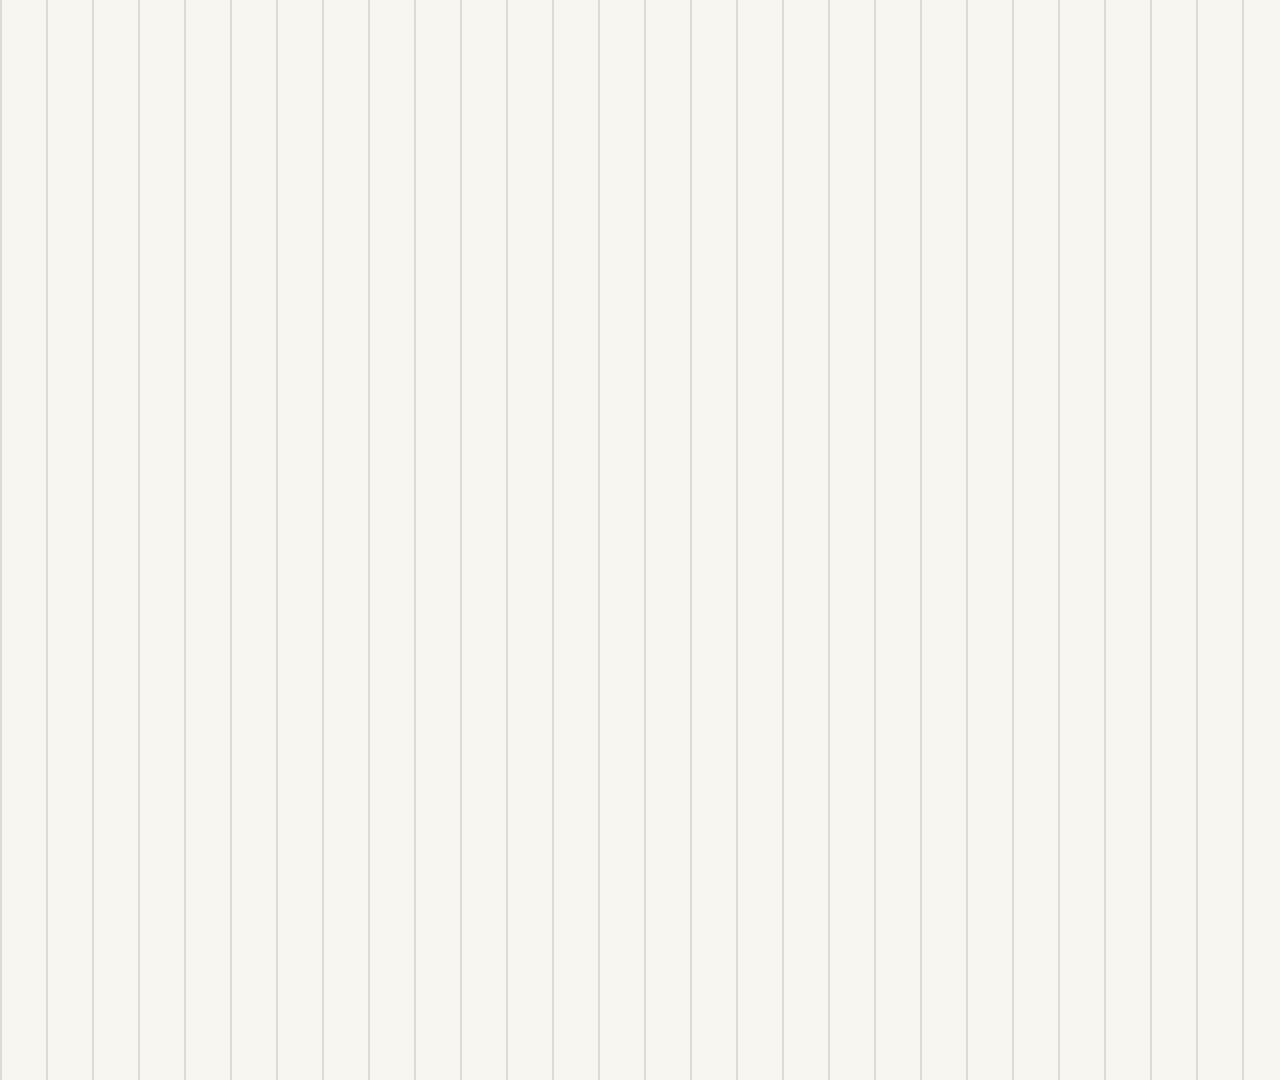
==== voyvis-product-promo.html @ e7683bc6 "Add files via upload" ====
<!doctype html>
<html lang="en">
<head>
  <meta charset="UTF-8" />
  <meta name="viewport" content="width=1920, height=1080" />
  <script src="voyvis-hyperframes/node_modules/gsap/dist/gsap.min.js"></script>
  <style>
    * { box-sizing: border-box; } html,body { width:1920px;height:1080px;margin:0;overflow:hidden;background:#071f2b; } body{font-family:"Segoe UI",Arial,sans-serif;color:#effaff} #root{position:relative;width:1920px;height:1080px;overflow:hidden}.clip{position:absolute;inset:0;width:100%;height:100%;overflow:hidden}.scene{background:#071f2b;opacity:0}.intro-stage{position:absolute;inset:0;background:#071f2b}.intro-mark{position:absolute;left:50%;top:50%;transform:translate(-50%,-50%);font-size:130px;font-weight:800;letter-spacing:14px}.intro-mark::before{content:"";display:inline-block;width:48px;height:48px;margin:0 26px 23px 0;background:#74d8ee;box-shadow:0 0 34px rgba(116,216,238,.65)}.intro-sub{position:absolute;left:50%;top:63%;transform:translateX(-50%);color:#a9cbd5;font-size:20px;font-weight:800;letter-spacing:5px}.grid{position:absolute;inset:0;background-image:linear-gradient(rgba(150,221,237,.10) 1px,rgba(0,0,0,0) 1px),linear-gradient(90deg,rgba(150,221,237,.10) 1px,rgba(0,0,0,0) 1px);background-size:96px 96px;mask-image:linear-gradient(90deg,rgba(0,0,0,.7),rgba(0,0,0,.08))}.noise{position:absolute;inset:0;opacity:.28;background:radial-gradient(circle at 15% 50%,rgba(44,153,180,.25),rgba(7,31,43,0) 26%),radial-gradient(circle at 80% 20%,rgba(45,130,177,.15),rgba(7,31,43,0) 32%)}.eyebrow{color:#a9cbd5;font-size:20px;font-weight:800;letter-spacing:3.5px;text-transform:uppercase}.headline{margin:18px 0 0;font-size:86px;line-height:.98;letter-spacing:-3.5px;font-weight:750}.blue{color:#74d8ee}.amber{color:#f0b84d}.red{color:#f27b78}.brand{display:flex;align-items:center;gap:16px;font-size:30px;font-weight:800;letter-spacing:2px}.brand img{width:44px;height:44px;object-fit:contain;filter:brightness(2.5) saturate(.7)}.mini-label{font-size:15px;font-weight:800;letter-spacing:2px;color:#a9cbd5}.scanline{position:absolute;height:4px;width:100%;background:#7ce8f5;box-shadow:0 0 28px 10px rgba(124,232,245,.45);opacity:.7}.route{fill:none;stroke:#f2bd5d;stroke-width:8;stroke-linecap:round;stroke-linejoin:round}.route-cyan{fill:none;stroke:#7ce5f2;stroke-width:4;stroke-linecap:round;stroke-linejoin:round}.node{fill:#effaff;stroke:#41c7e4;stroke-width:5}.node.warn{fill:#f0b84d;stroke:#f8d884}.node.danger{fill:#e96868;stroke:#f7aaa2}.scene-title{position:absolute;left:110px;top:92px;z-index:5}.wipe{position:absolute;inset:0;z-index:30;pointer-events:none;background:#f7f6f1;transform-origin:left center}.wipe::after{content:"";display:block;height:100%;background:repeating-linear-gradient(90deg,rgba(7,31,43,.12) 0 2px,rgba(0,0,0,0) 2px 46px)}
    #scene-1 .brand{position:absolute;left:110px;top:86px}.hero-copy{position:absolute;left:110px;top:286px;width:820px;z-index:4}.hero-copy .headline{font-size:104px}.hero-copy p{margin-top:30px;width:560px;color:#c8e3eb;font-size:26px;line-height:1.45}.route-board{position:absolute;right:75px;top:115px;width:900px;height:820px;border:1px solid rgba(152,224,236,.45);background:rgba(12,54,68,.78)}.route-board .mini-label{position:absolute;top:28px;left:30px}.route-board .legend{position:absolute;bottom:25px;left:30px;display:flex;gap:25px;font-size:17px;color:#d8f4f7}.legend b{display:inline-block;width:10px;height:10px;border-radius:50%;margin-right:8px;background:#74d8ee}.legend b.am{background:#f0b84d}.legend b.rd{background:#e96868}.latent{position:absolute;right:290px;top:575px;width:230px;height:230px;border-radius:50%;border:1px solid rgba(242,123,120,.28);background:radial-gradient(circle,rgba(224,92,92,.42),rgba(224,92,92,0) 67%)}.hero-stat{position:absolute;left:110px;bottom:100px;display:flex;gap:44px;font-size:18px;color:#a9cbd5}.hero-stat span strong{display:block;color:#effaff;font-size:25px;margin-top:5px}
    #scene-2{background:#f7f6f1;color:#142431}#scene-2 .grid{opacity:.6}#scene-2 .eyebrow{color:#1f83b1}.input-stack{position:absolute;left:110px;top:340px;width:540px}.input-card{height:78px;margin:14px 0;padding:24px 28px;background:#fff;border-left:6px solid #1f83b1;box-shadow:0 14px 32px rgba(19,45,59,.10);font-family:Consolas,monospace;font-size:21px}.input-card i{float:right;color:#1f83b1;font-style:normal;font-weight:700}.flow-arrow{position:absolute;left:660px;top:540px;width:210px;height:2px;background:#1f83b1}.flow-arrow::after{content:"";position:absolute;right:-2px;top:-7px;width:15px;height:15px;border-right:3px solid #1f83b1;border-top:3px solid #1f83b1;transform:rotate(45deg)}.import-map{position:absolute;right:100px;top:215px;width:860px;height:680px;background:#071f2b;border:12px solid #142431;box-shadow:22px 24px 0 #c8e3eb;overflow:hidden}.import-map .mini-label{position:absolute;top:25px;left:28px;z-index:2}.progress{position:absolute;left:28px;bottom:28px;right:28px;height:9px;background:#204c5b}.progress b{display:block;width:83%;height:100%;background:#74d8ee}
    .contour-board{position:absolute;left:90px;right:90px;bottom:105px;height:550px;border:1px solid rgba(200,227,235,.42);overflow:hidden;background:#0c3a4c}.band{position:absolute;left:0;right:0;height:25%;padding:30px 55px;font-size:21px;font-weight:800;letter-spacing:2px;display:flex;justify-content:space-between}.band:nth-child(1){top:0;background:#184e61;color:#c9f5f5}.band:nth-child(2){top:25%;background:#1f7379;color:#e3ffe0}.band:nth-child(3){top:50%;background:#b57a2b;color:#fff5cf}.band:nth-child(4){top:75%;background:#9c3d3c;color:#ffe2de}.depth-line{position:absolute;left:270px;right:160px;border-top:4px solid rgba(239,250,255,.7);border-radius:50%}.contour-key{position:absolute;right:112px;top:125px;display:flex;gap:11px}.contour-key span{width:26px;height:26px;border-radius:50%;border:2px solid #effaff}
    #scene-4{background:#effaff;color:#142431}.table-shell{position:absolute;left:110px;right:110px;top:290px;bottom:125px;border:2px solid #142431;background:#fff;overflow:hidden}.table-head,.table-row{display:grid;grid-template-columns:1.2fr 1.5fr 1fr 1fr 1.2fr;align-items:center;padding:0 32px}.table-head{height:76px;background:#142431;color:#c8e3eb;font-size:15px;letter-spacing:2px;font-weight:800}.table-row{height:103px;border-bottom:1px solid #c8e3eb;font-size:23px;font-weight:650}.table-row .pill{width:max-content;padding:9px 14px;border-radius:18px;font-size:16px;letter-spacing:1px}.pill.ok{background:#d9f4ef;color:#0e605d}.pill.review{background:#fff0c9;color:#8c5a00}.pill.high{background:#ffd6d4;color:#9e2525}.row-fill{position:absolute;left:0;right:0;height:103px;opacity:0}.row-fill.amberfill{top:282px;background:rgba(240,184,77,.28)}.row-fill.redfill{top:385px;background:rgba(224,92,92,.28)}.row-lock{position:absolute;right:39px;top:405px;width:58px;height:58px;border-radius:50%;border:3px solid #e05c5c;box-shadow:0 0 0 12px rgba(224,92,92,.15),0 0 38px rgba(224,92,92,.78)}
    .scan-board{position:absolute;left:72px;right:72px;top:170px;bottom:95px;border:1px solid rgba(200,227,235,.48);background:#0a3546;overflow:hidden}.scan-board .route{stroke-width:10}.danger-zone{position:absolute;left:1060px;top:255px;width:340px;height:300px;border:3px solid rgba(224,92,92,.78);background:rgba(224,92,92,.12);transform:rotate(-10deg)}.waypoint-card{position:absolute;right:105px;top:250px;width:330px;padding:24px;border:1px solid #e96868;background:rgba(7,31,43,.94);box-shadow:0 0 45px rgba(224,92,92,.28)}.waypoint-card strong{display:block;margin:8px 0;font-size:42px}.waypoint-card p{margin:0;color:#c8e3eb;font-size:18px;line-height:1.4}.scan-status{position:absolute;left:35px;bottom:31px;display:flex;gap:36px;color:#c8e3eb;font-family:Consolas,monospace;font-size:18px}
    .hero-scan{left:0;top:0}.close-brand{position:absolute;left:50%;top:190px;transform:translateX(-50%);flex-direction:column;gap:24px;font-size:50px}.close-brand img{width:125px;height:125px}.close-head{position:absolute;width:100%;top:430px;text-align:center;font-size:88px;font-weight:750;letter-spacing:-3px}.close-sub{position:absolute;width:100%;top:650px;text-align:center;color:#c8e3eb;font-size:31px}.evidence-chip{position:absolute;padding:18px 22px;border:1px solid rgba(200,227,235,.38);background:rgba(18,61,77,.78);color:#c8e3eb;font-size:18px;font-weight:700;letter-spacing:1.3px}.legal{position:absolute;width:100%;bottom:74px;text-align:center;color:#8eb5c0;font-size:16px;letter-spacing:1px}.sound-toggle{position:absolute;z-index:60;top:36px;right:42px;padding:14px 19px;border:1px solid #74d8ee;border-radius:4px;background:rgba(7,31,43,.94);color:#effaff;font:800 16px "Segoe UI",Arial,sans-serif;letter-spacing:1px;cursor:pointer}.sound-toggle:hover{background:#0d4054}.sound-toggle:focus-visible{outline:3px solid #f0b84d;outline-offset:4px}.sound-toggle[aria-pressed="true"]{border-color:#8cf2bc;color:#8cf2bc}
  </style>
</head>
<body>
<main id="root" data-composition-id="voyvis-promo" data-start="0" data-duration="20" data-width="1920" data-height="1080">
<button id="sound-toggle" class="sound-toggle" type="button" aria-pressed="false">Enable sound</button>
<section id="intro" class="clip" data-start="0" data-duration="1.05" data-track-index="0"><div class="intro-stage"><div class="grid"></div><div class="noise"></div><div class="intro-mark">VOYVIS</div><div class="intro-sub">PASSAGE PLANNING, MADE REVIEWABLE</div></div></section>
<section id="scene-1" class="scene clip" data-start=".7" data-duration="2.3" data-track-index="1"><div class="grid"></div><div class="noise"></div><div class="brand hero-brand">VOYVIS</div><div class="hero-copy"><div class="eyebrow">PASSAGE PLANNING / PLAN REVIEW</div><h1 class="headline">A plan can look<br>complete. <span class="red">Until it isn't.</span></h1><p>VoyVis turns route review into clear, traceable evidence before the voyage begins.</p></div><div class="route-board"><div class="mini-label">ROUTE SCAN / INITIAL PLAN</div><svg viewBox="0 0 900 820" width="900" height="820"><path id="hero-route" class="route" d="M90 635 L220 570 L365 505 L535 388 L640 280 L780 170"/><circle class="node" cx="90" cy="635" r="11"/><circle class="node" cx="220" cy="570" r="11"/><circle class="node warn" cx="365" cy="505" r="14"/><circle class="node" cx="535" cy="388" r="11"/><circle class="node danger" cx="640" cy="280" r="15"/><circle class="node" cx="780" cy="170" r="11"/></svg><div class="latent"></div><div class="scanline hero-scan"></div><div class="legend"><span><b></b>ROUTE</span><span><b class="am"></b>REVIEW</span><span><b class="rd"></b>ESCALATE</span></div></div><div class="hero-stat"><span>ROUTE<br><strong>8 waypoints</strong></span><span>REVIEW<br><strong>2 attention points</strong></span><span>STATUS<br><strong class="amber">Needs a second look</strong></span></div></section>
<section id="scene-2" class="scene clip" data-start="2.6" data-duration="3.2" data-track-index="1"><div class="grid"></div><div class="scene-title"><div class="eyebrow">01 / IMPORT</div><h2 class="headline">Start with the<br><span class="blue">route you have.</span></h2></div><div class="input-stack"><div class="input-card">WP 001 / 25°08.42'N <i>READY</i></div><div class="input-card">WP 042 / 24°55.71'N <i>READY</i></div><div class="input-card">WP 067 / 24°34.93'N <i>READY</i></div></div><div class="flow-arrow"></div><div class="import-map"><div class="grid"></div><div class="mini-label">ECDIS WAYPOINT DATA → REVIEW BOARD</div><svg viewBox="0 0 860 680" width="860" height="680"><path id="import-route" class="route-cyan" d="M78 520 L230 470 L365 365 L535 340 L720 152"/><circle class="node" cx="78" cy="520" r="10"/><circle class="node" cx="230" cy="470" r="10"/><circle class="node warn" cx="365" cy="365" r="13"/><circle class="node" cx="535" cy="340" r="10"/><circle class="node danger" cx="720" cy="152" r="13"/></svg><div class="progress"><b></b></div></div></section>
<section id="scene-3" class="scene clip" data-start="5.4" data-duration="3.4" data-track-index="2"><div class="grid"></div><div class="scene-title"><div class="eyebrow">02 / ECDIS 4-LEVEL COLOUR COATING</div><h2 class="headline">Depth becomes<br><span class="blue">a visual decision.</span></h2></div><div class="contour-key"><span style="background:#184e61"></span><span style="background:#1f7379"></span><span style="background:#b57a2b"></span><span style="background:#9c3d3c"></span></div><div class="contour-board"><div class="band"><span>DEEP WATER</span><span>&gt; 20.0 m</span></div><div class="band"><span>CAUTIONARY WATER</span><span>14.0–20.0 m</span></div><div class="band"><span>SHALLOW WATER</span><span>10.0–14.0 m</span></div><div class="band"><span>DANGER / NO-GO</span><span>&lt; 10.0 m</span></div><div class="depth-line" style="top:140px"></div><div class="depth-line" style="top:255px;transform:rotate(-2deg)"></div><div class="depth-line" style="top:400px;transform:rotate(1deg)"></div></div></section>
<section id="scene-4" class="scene clip" data-start="8.4" data-duration="4" data-track-index="3"><div class="scene-title"><div class="eyebrow">03 / ROW FILL PRIORITY</div><h2 class="headline">The risk writes<br>itself <span class="red">into view.</span></h2></div><div class="table-shell"><div class="table-head"><span>WAYPOINT</span><span>CHECK</span><span>DEPTH</span><span>STATUS</span><span>NEXT ACTION</span></div><div class="table-row"><b>WP 018</b><span>Contour clearance</span><span>22.4 m</span><span class="pill ok">CLEAR</span><span>Retain evidence</span></div><div class="table-row"><b>WP 042</b><span>Safety contour</span><span>13.8 m</span><span class="pill review">REVIEW</span><span>Confirm margin</span></div><div class="table-row"><b>WP 067</b><span>Under-keel margin</span><span>9.6 m</span><span class="pill high">ESCALATE</span><span>Re-plan / verify</span></div><div class="table-row"><b>LEG 07</b><span>Route corridor</span><span>—</span><span class="pill review">REVIEW</span><span>Inspect line</span></div><div class="row-fill amberfill"></div><div class="row-fill redfill"></div><div class="row-lock"></div></div></section>
<section id="scene-5" class="scene clip" data-start="12.2" data-duration="4.2" data-track-index="4"><div class="grid"></div><div class="scene-title"><div class="eyebrow">04 / SPATIAL REVIEW</div><h2 class="headline">Scan the leg.<br><span class="amber">Find the WP.</span></h2></div><div class="scan-board"><div class="grid"></div><svg viewBox="0 0 1776 815" width="1776" height="815"><path id="scan-route" class="route" d="M170 650 C430 610,510 510,710 500 S950 405,1120 360 S1360 215,1600 160"/><circle class="node" cx="170" cy="650" r="12"/><circle class="node" cx="710" cy="500" r="14"/><circle class="node danger" cx="1120" cy="360" r="18"/><circle class="node" cx="1600" cy="160" r="12"/></svg><div class="danger-zone"></div><div class="scanline spatial-scan"></div><div class="waypoint-card"><div class="mini-label red">RISK LOCKED</div><strong>WP 067</strong><p>Potential aground condition. Review route corridor and clearance evidence.</p></div><div class="scan-status"><span>SCAN: 100%</span><span>CHECKED: 08 / 08</span><span class="red">ESCALATE: 01</span></div></div></section>
<section id="scene-6" class="scene clip" data-start="16" data-duration="4" data-track-index="5"><div class="grid"></div><div class="noise"></div><div class="evidence-chip chip-a">ROUTE / IMPORTED</div><div class="evidence-chip chip-b">CONTOURS / VISUALISED</div><div class="evidence-chip chip-c">ROWS / PRIORITISED</div><div class="evidence-chip chip-d">RISKS / LOCATED</div><div class="brand close-brand"><img src="voyvis-hyperframes/capture/assets/svgs/logo-15fdc3a1.svg" alt=""/>VOYVIS</div><div class="close-head">Your experienced<br><span class="blue">second Captain.</span></div><div class="close-sub">See the plan. See the risk.</div><div class="legal">A review companion — never a replacement for the Captain, ECDIS, official charts, or human judgement.</div></section><div class="wipe"></div>
</main>
<script>
window.__timelines=window.__timelines||{};const tl=gsap.timeline({paused:true});const scenes=['#scene-1','#scene-2','#scene-3','#scene-4','#scene-5','#scene-6'];gsap.set(scenes,{opacity:0});gsap.set('.wipe',{scaleX:0});gsap.set('.hero-scan',{y:-180});gsap.set('.spatial-scan',{y:-220});gsap.set('#hero-route,#import-route,#scan-route',{strokeDasharray:2200,strokeDashoffset:2200});gsap.set('.row-fill,.row-lock',{autoAlpha:0});gsap.set('.chip-a',{left:190,top:255});gsap.set('.chip-b',{right:190,top:255});gsap.set('.chip-c',{left:230,bottom:220});gsap.set('.chip-d',{right:230,bottom:220});
tl.from('.intro-mark',{autoAlpha:0,scale:.74,duration:.62,ease:'expo.out'},0).from('.intro-sub',{autoAlpha:0,y:18,duration:.4,ease:'power2.out'},.22).to('.intro-stage',{autoAlpha:0,duration:.28,ease:'power2.inOut'},.72).set('#scene-1',{opacity:1},.70).from('.hero-brand',{autoAlpha:0,y:-24,duration:.7,ease:'power3.out'},.70).from('.hero-copy .eyebrow,.hero-copy h1,.hero-copy p',{autoAlpha:0,y:40,duration:.72,stagger:.13,ease:'power3.out'},.94).from('.route-board',{autoAlpha:0,x:80,scale:.94,duration:.8,ease:'expo.out'},.95).to('#hero-route',{strokeDashoffset:0,duration:1.25,ease:'power2.inOut'},1.20).to('.hero-scan',{y:735,duration:1.35,ease:'none'},1.35).from('.hero-stat span',{autoAlpha:0,y:20,duration:.45,stagger:.12,ease:'power2.out'},1.65).from('.latent',{autoAlpha:0,scale:.25,duration:.55,ease:'back.out(1.8)'},2.05);
function reveal(id,time,from){tl.set(id,{opacity:1},time).fromTo(id,{clipPath:from},{clipPath:'inset(0 0 0 0)',duration:.42,ease:'power4.inOut'},time).to('.wipe',{scaleX:1,transformOrigin:'left center',duration:.18,ease:'power4.in'},time-.10).to('.wipe',{scaleX:0,transformOrigin:'right center',duration:.20,ease:'power4.out'},time+.10)}
reveal('#scene-2',2.60,'inset(0 0 0 100%)');tl.from('#scene-2 .scene-title > *',{autoAlpha:0,x:-45,duration:.55,stagger:.1,ease:'power3.out'},2.78).from('#scene-2 .input-card',{autoAlpha:0,x:-70,duration:.45,stagger:.12,ease:'back.out(1.2)'},3.05).from('.flow-arrow',{scaleX:0,transformOrigin:'left',duration:.45,ease:'power2.out'},3.32).from('.import-map',{autoAlpha:0,x:80,duration:.68,ease:'power3.out'},3.20).to('#import-route',{strokeDashoffset:0,duration:1.05,ease:'power2.inOut'},3.55);
reveal('#scene-3',5.40,'inset(100% 0 0 0)');tl.from('#scene-3 .scene-title > *,.contour-key',{autoAlpha:0,y:30,duration:.5,stagger:.1,ease:'power3.out'},5.62).from('.contour-board',{autoAlpha:0,scale:.94,y:42,duration:.65,ease:'expo.out'},5.80).from('.band',{scaleY:0,transformOrigin:'top',duration:.34,stagger:.12,ease:'power2.out'},6.05).from('.depth-line',{scaleX:0,transformOrigin:'left',duration:.38,stagger:.1,ease:'power2.out'},6.4);
reveal('#scene-4',8.40,'inset(0 100% 0 0)');tl.from('#scene-4 .scene-title > *',{autoAlpha:0,x:-40,duration:.5,stagger:.1,ease:'power3.out'},8.60).from('.table-shell',{autoAlpha:0,y:65,duration:.65,ease:'expo.out'},8.75).from('.table-row',{autoAlpha:0,x:-95,duration:.32,stagger:.10,ease:'power2.out'},9.05).to('.amberfill',{autoAlpha:1,duration:.20},10.15).to('.redfill',{autoAlpha:1,duration:.20},10.55).to('.row-lock',{autoAlpha:1,scale:1,duration:.45,ease:'back.out(2)'},10.6);
reveal('#scene-5',12.20,'inset(100% 0 0 0)');tl.from('#scene-5 .scene-title > *',{autoAlpha:0,y:-35,duration:.5,stagger:.1,ease:'power3.out'},12.45).from('.scan-board',{autoAlpha:0,scale:1.12,duration:.65,ease:'power3.out'},12.38).to('#scan-route',{strokeDashoffset:0,duration:1.15,ease:'power2.inOut'},12.75).to('.spatial-scan',{y:700,duration:1.1,ease:'none'},12.95).from('.danger-zone',{autoAlpha:0,scale:.4,duration:.45,ease:'back.out(1.8)'},13.65).from('.waypoint-card',{autoAlpha:0,x:70,duration:.5,ease:'power3.out'},13.88).from('.scan-status span',{autoAlpha:0,y:20,duration:.35,stagger:.1,ease:'power2.out'},14.35);
reveal('#scene-6',16.00,'inset(0 0 100% 0)');tl.from('.evidence-chip',{autoAlpha:0,scale:.6,duration:.42,stagger:.08,ease:'back.out(1.7)'},16.18).from('.close-brand',{autoAlpha:0,scale:.7,duration:.7,ease:'expo.out'},16.35).from('.close-head',{autoAlpha:0,y:45,duration:.7,ease:'power3.out'},16.75).from('.close-sub,.legal',{autoAlpha:0,y:22,duration:.5,stagger:.14,ease:'power2.out'},17.35).to('#scene-6',{opacity:0,duration:.75,ease:'power1.inOut'},19.18);tl.set('#scene-1',{opacity:0},3.03).set('#scene-2',{opacity:0},5.83).set('#scene-3',{opacity:0},8.83).set('#scene-4',{opacity:0},12.63).set('#scene-5',{opacity:0},16.43);window.__timelines['voyvis-promo']=tl;tl.seek(0);requestAnimationFrame(function(){tl.play(0);});document.addEventListener('click',function(){if(tl.progress()>=.999){tl.restart();}});
</script>
<script>
(() => {
  const timeline = window.__timelines['voyvis-promo'];
  const toggle = document.querySelector('#sound-toggle');
  const AudioContextCtor = window.AudioContext || window.webkitAudioContext;
  if (!timeline || !toggle || !AudioContextCtor) return;

  let audioContext;
  let masterGain;
  let soundEnabled = false;
  const stepDuration = .3125;
  const totalSteps = 64;
  const chords = [[45, 52, 57, 60], [48, 55, 60, 64], [43, 50, 55, 59], [41, 48, 53, 57]];
  const melody = [72, 76, 79, 76, 74, 77, 81, 77];

  const playNote = (at, midi, duration, level, type) => {
    const oscillator = audioContext.createOscillator();
    const filter = audioContext.createBiquadFilter();
    const gain = audioContext.createGain();
    oscillator.type = type;
    oscillator.frequency.setValueAtTime(440 * Math.pow(2, (midi - 69) / 12), at);
    filter.type = 'lowpass';
    filter.frequency.setValueAtTime(type === 'sine' ? 850 : 1450, at);
    gain.gain.setValueAtTime(.0001, at);
    gain.gain.exponentialRampToValueAtTime(level, at + .018);
    gain.gain.exponentialRampToValueAtTime(.0001, at + duration);
    oscillator.connect(filter).connect(gain).connect(masterGain);
    oscillator.start(at); oscillator.stop(at + duration + .04);
  };

  const stopSoundtrack = () => {
    if (!masterGain || !audioContext) return;
    const now = audioContext.currentTime;
    masterGain.gain.cancelScheduledValues(now);
    masterGain.gain.setTargetAtTime(.0001, now, .035);
  };

  const startSoundtrack = (offsetSeconds = 0) => {
    if (!soundEnabled) return;
    audioContext ||= new AudioContextCtor();
    audioContext.resume();
    stopSoundtrack();
    masterGain = audioContext.createGain();
    masterGain.gain.setValueAtTime(.065, audioContext.currentTime);
    masterGain.connect(audioContext.destination);
    const firstStep = Math.min(totalSteps - 1, Math.max(0, Math.floor(offsetSeconds / stepDuration)));
    const startAt = audioContext.currentTime + .04;
    for (let step = firstStep; step < totalSteps; step += 1) {
      const at = startAt + (step - firstStep) * stepDuration;
      const chord = chords[Math.floor(step / 16) % chords.length];
      if (step % 8 === 0) {
        playNote(at, chord[0] - 12, 1.72, .12, 'sine');
        chord.slice(1).forEach(note => playNote(at, note, 1.58, .024, 'triangle'));
      }
      if (step % 2 === 0) playNote(at, melody[(step / 2) % melody.length], .42, .042, 'sine');
      if (step % 4 === 0) playNote(at, chord[0], .18, .07, 'square');
    }
  };

  toggle.addEventListener('click', event => {
    event.stopPropagation();
    soundEnabled = !soundEnabled;
    toggle.setAttribute('aria-pressed', String(soundEnabled));
    toggle.textContent = soundEnabled ? 'Sound on' : 'Enable sound';
    if (soundEnabled) startSoundtrack(timeline.time()); else stopSoundtrack();
  });
  timeline.eventCallback('onStart', () => startSoundtrack(0));
})();
</script></body></html>
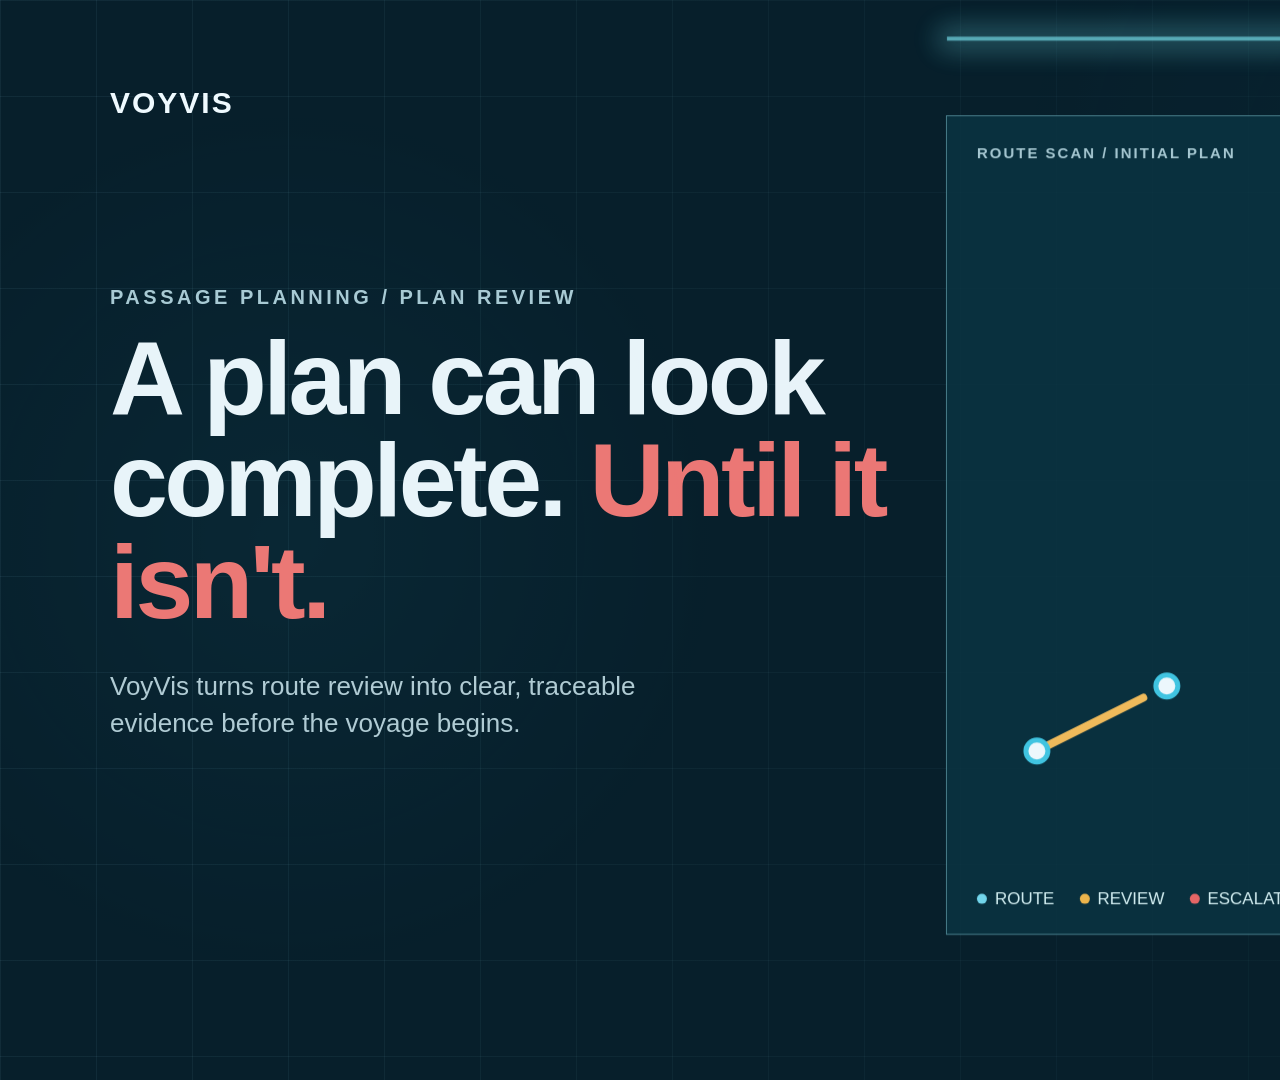
==== commit 5b1d07f6: "Update voyvis-product-promo.html" ====
--- a/voyvis-product-promo.html
+++ b/voyvis-product-promo.html
@@ -3,7 +3,7 @@
 <head>
   <meta charset="UTF-8" />
   <meta name="viewport" content="width=1920, height=1080" />
-  <script src="voyvis-hyperframes/node_modules/gsap/dist/gsap.min.js"></script>
+  <script src="https://cdn.jsdelivr.net/npm/gsap@3.14.2/dist/gsap.min.js" crossorigin="anonymous"></script>
   <style>
     * { box-sizing: border-box; } html,body { width:1920px;height:1080px;margin:0;overflow:hidden;background:#071f2b; } body{font-family:"Segoe UI",Arial,sans-serif;color:#effaff} #root{position:relative;width:1920px;height:1080px;overflow:hidden}.clip{position:absolute;inset:0;width:100%;height:100%;overflow:hidden}.scene{background:#071f2b;opacity:0}.intro-stage{position:absolute;inset:0;background:#071f2b}.intro-mark{position:absolute;left:50%;top:50%;transform:translate(-50%,-50%);font-size:130px;font-weight:800;letter-spacing:14px}.intro-mark::before{content:"";display:inline-block;width:48px;height:48px;margin:0 26px 23px 0;background:#74d8ee;box-shadow:0 0 34px rgba(116,216,238,.65)}.intro-sub{position:absolute;left:50%;top:63%;transform:translateX(-50%);color:#a9cbd5;font-size:20px;font-weight:800;letter-spacing:5px}.grid{position:absolute;inset:0;background-image:linear-gradient(rgba(150,221,237,.10) 1px,rgba(0,0,0,0) 1px),linear-gradient(90deg,rgba(150,221,237,.10) 1px,rgba(0,0,0,0) 1px);background-size:96px 96px;mask-image:linear-gradient(90deg,rgba(0,0,0,.7),rgba(0,0,0,.08))}.noise{position:absolute;inset:0;opacity:.28;background:radial-gradient(circle at 15% 50%,rgba(44,153,180,.25),rgba(7,31,43,0) 26%),radial-gradient(circle at 80% 20%,rgba(45,130,177,.15),rgba(7,31,43,0) 32%)}.eyebrow{color:#a9cbd5;font-size:20px;font-weight:800;letter-spacing:3.5px;text-transform:uppercase}.headline{margin:18px 0 0;font-size:86px;line-height:.98;letter-spacing:-3.5px;font-weight:750}.blue{color:#74d8ee}.amber{color:#f0b84d}.red{color:#f27b78}.brand{display:flex;align-items:center;gap:16px;font-size:30px;font-weight:800;letter-spacing:2px}.brand img{width:44px;height:44px;object-fit:contain;filter:brightness(2.5) saturate(.7)}.mini-label{font-size:15px;font-weight:800;letter-spacing:2px;color:#a9cbd5}.scanline{position:absolute;height:4px;width:100%;background:#7ce8f5;box-shadow:0 0 28px 10px rgba(124,232,245,.45);opacity:.7}.route{fill:none;stroke:#f2bd5d;stroke-width:8;stroke-linecap:round;stroke-linejoin:round}.route-cyan{fill:none;stroke:#7ce5f2;stroke-width:4;stroke-linecap:round;stroke-linejoin:round}.node{fill:#effaff;stroke:#41c7e4;stroke-width:5}.node.warn{fill:#f0b84d;stroke:#f8d884}.node.danger{fill:#e96868;stroke:#f7aaa2}.scene-title{position:absolute;left:110px;top:92px;z-index:5}.wipe{position:absolute;inset:0;z-index:30;pointer-events:none;background:#f7f6f1;transform-origin:left center}.wipe::after{content:"";display:block;height:100%;background:repeating-linear-gradient(90deg,rgba(7,31,43,.12) 0 2px,rgba(0,0,0,0) 2px 46px)}
     #scene-1 .brand{position:absolute;left:110px;top:86px}.hero-copy{position:absolute;left:110px;top:286px;width:820px;z-index:4}.hero-copy .headline{font-size:104px}.hero-copy p{margin-top:30px;width:560px;color:#c8e3eb;font-size:26px;line-height:1.45}.route-board{position:absolute;right:75px;top:115px;width:900px;height:820px;border:1px solid rgba(152,224,236,.45);background:rgba(12,54,68,.78)}.route-board .mini-label{position:absolute;top:28px;left:30px}.route-board .legend{position:absolute;bottom:25px;left:30px;display:flex;gap:25px;font-size:17px;color:#d8f4f7}.legend b{display:inline-block;width:10px;height:10px;border-radius:50%;margin-right:8px;background:#74d8ee}.legend b.am{background:#f0b84d}.legend b.rd{background:#e96868}.latent{position:absolute;right:290px;top:575px;width:230px;height:230px;border-radius:50%;border:1px solid rgba(242,123,120,.28);background:radial-gradient(circle,rgba(224,92,92,.42),rgba(224,92,92,0) 67%)}.hero-stat{position:absolute;left:110px;bottom:100px;display:flex;gap:44px;font-size:18px;color:#a9cbd5}.hero-stat span strong{display:block;color:#effaff;font-size:25px;margin-top:5px}
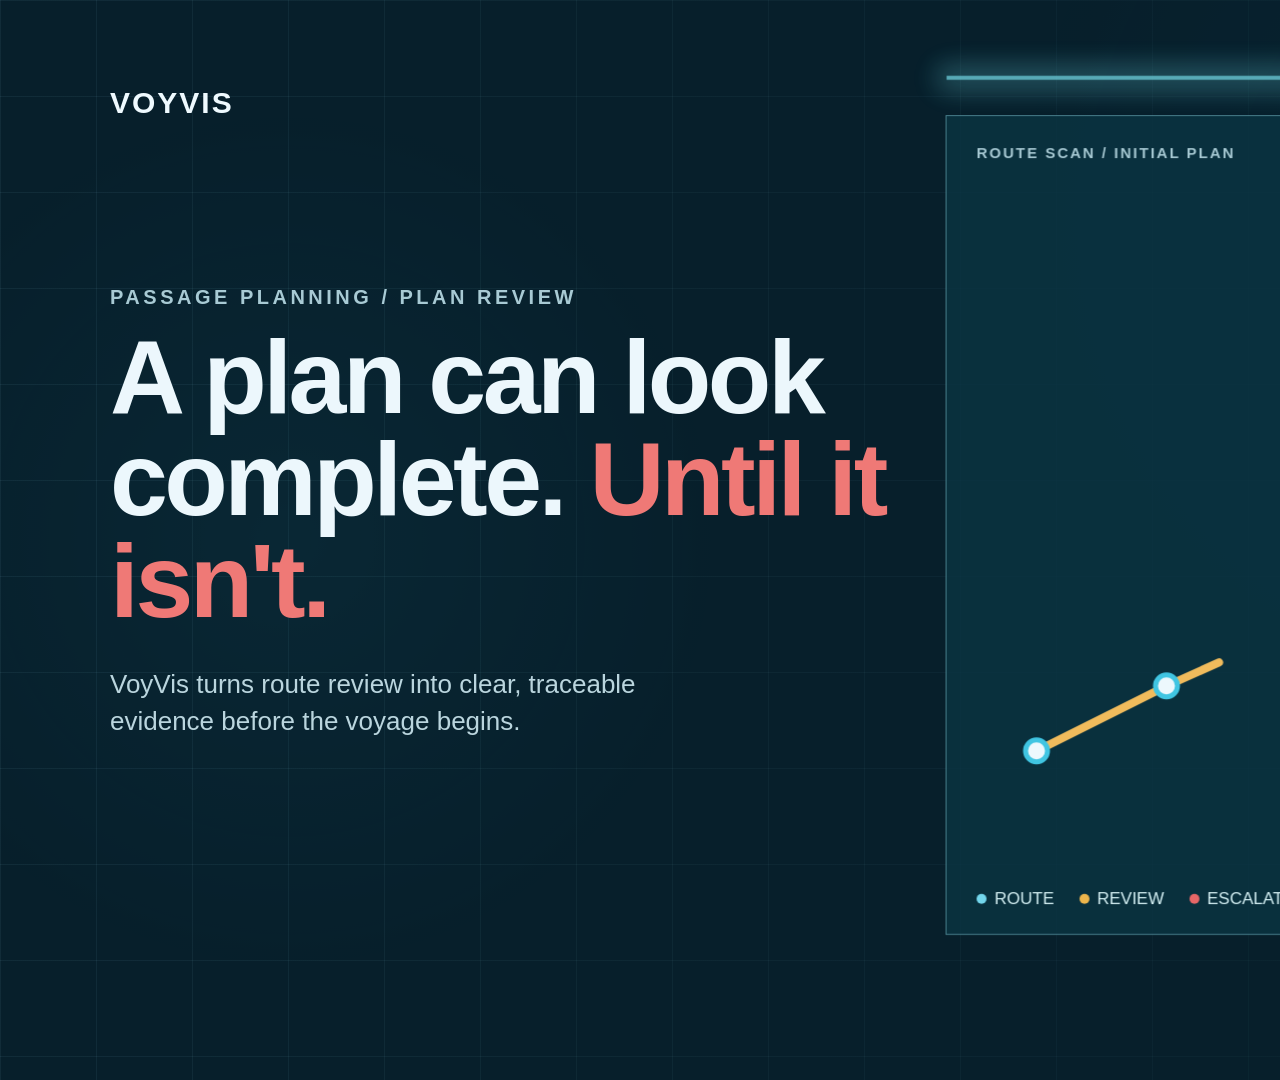
==== commit 1c3ac587: "Add files via upload" ====
--- a/voyvis-product-promo.html
+++ b/voyvis-product-promo.html
@@ -5,25 +5,25 @@
   <meta name="viewport" content="width=1920, height=1080" />
   <script src="https://cdn.jsdelivr.net/npm/gsap@3.14.2/dist/gsap.min.js" crossorigin="anonymous"></script>
   <style>
-    * { box-sizing: border-box; } html,body { width:1920px;height:1080px;margin:0;overflow:hidden;background:#071f2b; } body{font-family:"Segoe UI",Arial,sans-serif;color:#effaff} #root{position:relative;width:1920px;height:1080px;overflow:hidden}.clip{position:absolute;inset:0;width:100%;height:100%;overflow:hidden}.scene{background:#071f2b;opacity:0}.intro-stage{position:absolute;inset:0;background:#071f2b}.intro-mark{position:absolute;left:50%;top:50%;transform:translate(-50%,-50%);font-size:130px;font-weight:800;letter-spacing:14px}.intro-mark::before{content:"";display:inline-block;width:48px;height:48px;margin:0 26px 23px 0;background:#74d8ee;box-shadow:0 0 34px rgba(116,216,238,.65)}.intro-sub{position:absolute;left:50%;top:63%;transform:translateX(-50%);color:#a9cbd5;font-size:20px;font-weight:800;letter-spacing:5px}.grid{position:absolute;inset:0;background-image:linear-gradient(rgba(150,221,237,.10) 1px,rgba(0,0,0,0) 1px),linear-gradient(90deg,rgba(150,221,237,.10) 1px,rgba(0,0,0,0) 1px);background-size:96px 96px;mask-image:linear-gradient(90deg,rgba(0,0,0,.7),rgba(0,0,0,.08))}.noise{position:absolute;inset:0;opacity:.28;background:radial-gradient(circle at 15% 50%,rgba(44,153,180,.25),rgba(7,31,43,0) 26%),radial-gradient(circle at 80% 20%,rgba(45,130,177,.15),rgba(7,31,43,0) 32%)}.eyebrow{color:#a9cbd5;font-size:20px;font-weight:800;letter-spacing:3.5px;text-transform:uppercase}.headline{margin:18px 0 0;font-size:86px;line-height:.98;letter-spacing:-3.5px;font-weight:750}.blue{color:#74d8ee}.amber{color:#f0b84d}.red{color:#f27b78}.brand{display:flex;align-items:center;gap:16px;font-size:30px;font-weight:800;letter-spacing:2px}.brand img{width:44px;height:44px;object-fit:contain;filter:brightness(2.5) saturate(.7)}.mini-label{font-size:15px;font-weight:800;letter-spacing:2px;color:#a9cbd5}.scanline{position:absolute;height:4px;width:100%;background:#7ce8f5;box-shadow:0 0 28px 10px rgba(124,232,245,.45);opacity:.7}.route{fill:none;stroke:#f2bd5d;stroke-width:8;stroke-linecap:round;stroke-linejoin:round}.route-cyan{fill:none;stroke:#7ce5f2;stroke-width:4;stroke-linecap:round;stroke-linejoin:round}.node{fill:#effaff;stroke:#41c7e4;stroke-width:5}.node.warn{fill:#f0b84d;stroke:#f8d884}.node.danger{fill:#e96868;stroke:#f7aaa2}.scene-title{position:absolute;left:110px;top:92px;z-index:5}.wipe{position:absolute;inset:0;z-index:30;pointer-events:none;background:#f7f6f1;transform-origin:left center}.wipe::after{content:"";display:block;height:100%;background:repeating-linear-gradient(90deg,rgba(7,31,43,.12) 0 2px,rgba(0,0,0,0) 2px 46px)}
+    * { box-sizing: border-box; } html,body { width:1920px;height:1080px;margin:0;overflow:hidden;background:#071f2b; } body{font-family:"Segoe UI",Arial,sans-serif;color:#effaff} #root{position:relative;width:1920px;height:1080px;overflow:hidden}.clip{position:absolute;inset:0;width:100%;height:100%;overflow:hidden}.scene{background:#071f2b;opacity:0}.intro-stage{position:absolute;inset:0;background:#071f2b}.intro-mark{position:absolute;left:50%;top:50%;display:flex;align-items:center;gap:28px;transform:translate(-50%,-50%);font-size:130px;font-weight:800;letter-spacing:14px}.intro-mark .voyvis-mark{width:112px;height:112px;flex:0 0 auto;fill:#74d8ee;filter:drop-shadow(0 0 20px rgba(116,216,238,.65))}.intro-sub{position:absolute;left:50%;top:63%;transform:translateX(-50%);color:#a9cbd5;font-size:20px;font-weight:800;letter-spacing:5px}.grid{position:absolute;inset:0;background-image:linear-gradient(rgba(150,221,237,.10) 1px,rgba(0,0,0,0) 1px),linear-gradient(90deg,rgba(150,221,237,.10) 1px,rgba(0,0,0,0) 1px);background-size:96px 96px;mask-image:linear-gradient(90deg,rgba(0,0,0,.7),rgba(0,0,0,.08))}.noise{position:absolute;inset:0;opacity:.28;background:radial-gradient(circle at 15% 50%,rgba(44,153,180,.25),rgba(7,31,43,0) 26%),radial-gradient(circle at 80% 20%,rgba(45,130,177,.15),rgba(7,31,43,0) 32%)}.eyebrow{color:#a9cbd5;font-size:20px;font-weight:800;letter-spacing:3.5px;text-transform:uppercase}.headline{margin:18px 0 0;font-size:86px;line-height:.98;letter-spacing:-3.5px;font-weight:750}.blue{color:#74d8ee}.amber{color:#f0b84d}.red{color:#f27b78}.brand{display:flex;align-items:center;gap:16px;font-size:30px;font-weight:800;letter-spacing:2px}.mini-label{font-size:15px;font-weight:800;letter-spacing:2px;color:#a9cbd5}.scanline{position:absolute;height:4px;width:100%;background:#7ce8f5;box-shadow:0 0 28px 10px rgba(124,232,245,.45);opacity:.7}.route{fill:none;stroke:#f2bd5d;stroke-width:8;stroke-linecap:round;stroke-linejoin:round}.route-cyan{fill:none;stroke:#7ce5f2;stroke-width:4;stroke-linecap:round;stroke-linejoin:round}.node{fill:#effaff;stroke:#41c7e4;stroke-width:5}.node.warn{fill:#f0b84d;stroke:#f8d884}.node.danger{fill:#e96868;stroke:#f7aaa2}.scene-title{position:absolute;left:110px;top:92px;z-index:5}.wipe{position:absolute;inset:0;z-index:30;pointer-events:none;background:#f7f6f1;transform-origin:left center}.wipe::after{content:"";display:block;height:100%;background:repeating-linear-gradient(90deg,rgba(7,31,43,.12) 0 2px,rgba(0,0,0,0) 2px 46px)}
     #scene-1 .brand{position:absolute;left:110px;top:86px}.hero-copy{position:absolute;left:110px;top:286px;width:820px;z-index:4}.hero-copy .headline{font-size:104px}.hero-copy p{margin-top:30px;width:560px;color:#c8e3eb;font-size:26px;line-height:1.45}.route-board{position:absolute;right:75px;top:115px;width:900px;height:820px;border:1px solid rgba(152,224,236,.45);background:rgba(12,54,68,.78)}.route-board .mini-label{position:absolute;top:28px;left:30px}.route-board .legend{position:absolute;bottom:25px;left:30px;display:flex;gap:25px;font-size:17px;color:#d8f4f7}.legend b{display:inline-block;width:10px;height:10px;border-radius:50%;margin-right:8px;background:#74d8ee}.legend b.am{background:#f0b84d}.legend b.rd{background:#e96868}.latent{position:absolute;right:290px;top:575px;width:230px;height:230px;border-radius:50%;border:1px solid rgba(242,123,120,.28);background:radial-gradient(circle,rgba(224,92,92,.42),rgba(224,92,92,0) 67%)}.hero-stat{position:absolute;left:110px;bottom:100px;display:flex;gap:44px;font-size:18px;color:#a9cbd5}.hero-stat span strong{display:block;color:#effaff;font-size:25px;margin-top:5px}
     #scene-2{background:#f7f6f1;color:#142431}#scene-2 .grid{opacity:.6}#scene-2 .eyebrow{color:#1f83b1}.input-stack{position:absolute;left:110px;top:340px;width:540px}.input-card{height:78px;margin:14px 0;padding:24px 28px;background:#fff;border-left:6px solid #1f83b1;box-shadow:0 14px 32px rgba(19,45,59,.10);font-family:Consolas,monospace;font-size:21px}.input-card i{float:right;color:#1f83b1;font-style:normal;font-weight:700}.flow-arrow{position:absolute;left:660px;top:540px;width:210px;height:2px;background:#1f83b1}.flow-arrow::after{content:"";position:absolute;right:-2px;top:-7px;width:15px;height:15px;border-right:3px solid #1f83b1;border-top:3px solid #1f83b1;transform:rotate(45deg)}.import-map{position:absolute;right:100px;top:215px;width:860px;height:680px;background:#071f2b;border:12px solid #142431;box-shadow:22px 24px 0 #c8e3eb;overflow:hidden}.import-map .mini-label{position:absolute;top:25px;left:28px;z-index:2}.progress{position:absolute;left:28px;bottom:28px;right:28px;height:9px;background:#204c5b}.progress b{display:block;width:83%;height:100%;background:#74d8ee}
     .contour-board{position:absolute;left:90px;right:90px;bottom:105px;height:550px;border:1px solid rgba(200,227,235,.42);overflow:hidden;background:#0c3a4c}.band{position:absolute;left:0;right:0;height:25%;padding:30px 55px;font-size:21px;font-weight:800;letter-spacing:2px;display:flex;justify-content:space-between}.band:nth-child(1){top:0;background:#184e61;color:#c9f5f5}.band:nth-child(2){top:25%;background:#1f7379;color:#e3ffe0}.band:nth-child(3){top:50%;background:#b57a2b;color:#fff5cf}.band:nth-child(4){top:75%;background:#9c3d3c;color:#ffe2de}.depth-line{position:absolute;left:270px;right:160px;border-top:4px solid rgba(239,250,255,.7);border-radius:50%}.contour-key{position:absolute;right:112px;top:125px;display:flex;gap:11px}.contour-key span{width:26px;height:26px;border-radius:50%;border:2px solid #effaff}
     #scene-4{background:#effaff;color:#142431}.table-shell{position:absolute;left:110px;right:110px;top:290px;bottom:125px;border:2px solid #142431;background:#fff;overflow:hidden}.table-head,.table-row{display:grid;grid-template-columns:1.2fr 1.5fr 1fr 1fr 1.2fr;align-items:center;padding:0 32px}.table-head{height:76px;background:#142431;color:#c8e3eb;font-size:15px;letter-spacing:2px;font-weight:800}.table-row{height:103px;border-bottom:1px solid #c8e3eb;font-size:23px;font-weight:650}.table-row .pill{width:max-content;padding:9px 14px;border-radius:18px;font-size:16px;letter-spacing:1px}.pill.ok{background:#d9f4ef;color:#0e605d}.pill.review{background:#fff0c9;color:#8c5a00}.pill.high{background:#ffd6d4;color:#9e2525}.row-fill{position:absolute;left:0;right:0;height:103px;opacity:0}.row-fill.amberfill{top:282px;background:rgba(240,184,77,.28)}.row-fill.redfill{top:385px;background:rgba(224,92,92,.28)}.row-lock{position:absolute;right:39px;top:405px;width:58px;height:58px;border-radius:50%;border:3px solid #e05c5c;box-shadow:0 0 0 12px rgba(224,92,92,.15),0 0 38px rgba(224,92,92,.78)}
     .scan-board{position:absolute;left:72px;right:72px;top:170px;bottom:95px;border:1px solid rgba(200,227,235,.48);background:#0a3546;overflow:hidden}.scan-board .route{stroke-width:10}.danger-zone{position:absolute;left:1060px;top:255px;width:340px;height:300px;border:3px solid rgba(224,92,92,.78);background:rgba(224,92,92,.12);transform:rotate(-10deg)}.waypoint-card{position:absolute;right:105px;top:250px;width:330px;padding:24px;border:1px solid #e96868;background:rgba(7,31,43,.94);box-shadow:0 0 45px rgba(224,92,92,.28)}.waypoint-card strong{display:block;margin:8px 0;font-size:42px}.waypoint-card p{margin:0;color:#c8e3eb;font-size:18px;line-height:1.4}.scan-status{position:absolute;left:35px;bottom:31px;display:flex;gap:36px;color:#c8e3eb;font-family:Consolas,monospace;font-size:18px}
-    .hero-scan{left:0;top:0}.close-brand{position:absolute;left:50%;top:190px;transform:translateX(-50%);flex-direction:column;gap:24px;font-size:50px}.close-brand img{width:125px;height:125px}.close-head{position:absolute;width:100%;top:430px;text-align:center;font-size:88px;font-weight:750;letter-spacing:-3px}.close-sub{position:absolute;width:100%;top:650px;text-align:center;color:#c8e3eb;font-size:31px}.evidence-chip{position:absolute;padding:18px 22px;border:1px solid rgba(200,227,235,.38);background:rgba(18,61,77,.78);color:#c8e3eb;font-size:18px;font-weight:700;letter-spacing:1.3px}.legal{position:absolute;width:100%;bottom:74px;text-align:center;color:#8eb5c0;font-size:16px;letter-spacing:1px}.sound-toggle{position:absolute;z-index:60;top:36px;right:42px;padding:14px 19px;border:1px solid #74d8ee;border-radius:4px;background:rgba(7,31,43,.94);color:#effaff;font:800 16px "Segoe UI",Arial,sans-serif;letter-spacing:1px;cursor:pointer}.sound-toggle:hover{background:#0d4054}.sound-toggle:focus-visible{outline:3px solid #f0b84d;outline-offset:4px}.sound-toggle[aria-pressed="true"]{border-color:#8cf2bc;color:#8cf2bc}
+    .hero-scan{left:0;top:0}.close-brand{position:absolute;left:50%;top:190px;transform:translateX(-50%);flex-direction:column;gap:24px;font-size:50px}.close-brand .voyvis-mark{width:125px;height:125px;fill:#74d8ee;filter:drop-shadow(0 0 20px rgba(116,216,238,.65))}.close-head{position:absolute;width:100%;top:430px;text-align:center;font-size:88px;font-weight:750;letter-spacing:-3px}.close-sub{position:absolute;width:100%;top:650px;text-align:center;color:#c8e3eb;font-size:31px}.evidence-chip{position:absolute;padding:18px 22px;border:1px solid rgba(200,227,235,.38);background:rgba(18,61,77,.78);color:#c8e3eb;font-size:18px;font-weight:700;letter-spacing:1.3px}.legal{position:absolute;width:100%;bottom:74px;text-align:center;color:#8eb5c0;font-size:16px;letter-spacing:1px}.sound-toggle{position:absolute;z-index:60;top:36px;right:42px;padding:14px 19px;border:1px solid #74d8ee;border-radius:4px;background:rgba(7,31,43,.94);color:#effaff;font:800 16px "Segoe UI",Arial,sans-serif;letter-spacing:1px;cursor:pointer}.sound-toggle:hover{background:#0d4054}.sound-toggle:focus-visible{outline:3px solid #f0b84d;outline-offset:4px}.sound-toggle[aria-pressed="true"]{border-color:#8cf2bc;color:#8cf2bc}
   </style>
 </head>
 <body>
 <main id="root" data-composition-id="voyvis-promo" data-start="0" data-duration="20" data-width="1920" data-height="1080">
 <button id="sound-toggle" class="sound-toggle" type="button" aria-pressed="false">Enable sound</button>
-<section id="intro" class="clip" data-start="0" data-duration="1.05" data-track-index="0"><div class="intro-stage"><div class="grid"></div><div class="noise"></div><div class="intro-mark">VOYVIS</div><div class="intro-sub">PASSAGE PLANNING, MADE REVIEWABLE</div></div></section>
+<section id="intro" class="clip" data-start="0" data-duration="1.05" data-track-index="0"><div class="intro-stage"><div class="grid"></div><div class="noise"></div><div class="intro-mark"><svg class="voyvis-mark" viewBox="0 0 36 36" aria-hidden="true"><path d="M10 8h16v8l4 2.6H6L10 16V8Zm4-4h8v4h-8V4ZM4 22.4c2.5 0 2.5 1.9 5 1.9s2.5-1.9 5-1.9 2.5 1.9 5 1.9-2.5-1.9-5-1.9 2.5 1.9 5 1.9v3c-2.5 0-2.5-1.9-5-1.9s-2.5 1.9-5 1.9-2.5-1.9-5-1.9-2.5 1.9-5 1.9-2.5-1.9-5-1.9 2.5 1.9 5 1.9v-3Z" /></svg><span>VOYVIS</span></div><div class="intro-sub">PASSAGE PLANNING, MADE REVIEWABLE</div></div></section>
 <section id="scene-1" class="scene clip" data-start=".7" data-duration="2.3" data-track-index="1"><div class="grid"></div><div class="noise"></div><div class="brand hero-brand">VOYVIS</div><div class="hero-copy"><div class="eyebrow">PASSAGE PLANNING / PLAN REVIEW</div><h1 class="headline">A plan can look<br>complete. <span class="red">Until it isn't.</span></h1><p>VoyVis turns route review into clear, traceable evidence before the voyage begins.</p></div><div class="route-board"><div class="mini-label">ROUTE SCAN / INITIAL PLAN</div><svg viewBox="0 0 900 820" width="900" height="820"><path id="hero-route" class="route" d="M90 635 L220 570 L365 505 L535 388 L640 280 L780 170"/><circle class="node" cx="90" cy="635" r="11"/><circle class="node" cx="220" cy="570" r="11"/><circle class="node warn" cx="365" cy="505" r="14"/><circle class="node" cx="535" cy="388" r="11"/><circle class="node danger" cx="640" cy="280" r="15"/><circle class="node" cx="780" cy="170" r="11"/></svg><div class="latent"></div><div class="scanline hero-scan"></div><div class="legend"><span><b></b>ROUTE</span><span><b class="am"></b>REVIEW</span><span><b class="rd"></b>ESCALATE</span></div></div><div class="hero-stat"><span>ROUTE<br><strong>8 waypoints</strong></span><span>REVIEW<br><strong>2 attention points</strong></span><span>STATUS<br><strong class="amber">Needs a second look</strong></span></div></section>
 <section id="scene-2" class="scene clip" data-start="2.6" data-duration="3.2" data-track-index="1"><div class="grid"></div><div class="scene-title"><div class="eyebrow">01 / IMPORT</div><h2 class="headline">Start with the<br><span class="blue">route you have.</span></h2></div><div class="input-stack"><div class="input-card">WP 001 / 25°08.42'N <i>READY</i></div><div class="input-card">WP 042 / 24°55.71'N <i>READY</i></div><div class="input-card">WP 067 / 24°34.93'N <i>READY</i></div></div><div class="flow-arrow"></div><div class="import-map"><div class="grid"></div><div class="mini-label">ECDIS WAYPOINT DATA → REVIEW BOARD</div><svg viewBox="0 0 860 680" width="860" height="680"><path id="import-route" class="route-cyan" d="M78 520 L230 470 L365 365 L535 340 L720 152"/><circle class="node" cx="78" cy="520" r="10"/><circle class="node" cx="230" cy="470" r="10"/><circle class="node warn" cx="365" cy="365" r="13"/><circle class="node" cx="535" cy="340" r="10"/><circle class="node danger" cx="720" cy="152" r="13"/></svg><div class="progress"><b></b></div></div></section>
 <section id="scene-3" class="scene clip" data-start="5.4" data-duration="3.4" data-track-index="2"><div class="grid"></div><div class="scene-title"><div class="eyebrow">02 / ECDIS 4-LEVEL COLOUR COATING</div><h2 class="headline">Depth becomes<br><span class="blue">a visual decision.</span></h2></div><div class="contour-key"><span style="background:#184e61"></span><span style="background:#1f7379"></span><span style="background:#b57a2b"></span><span style="background:#9c3d3c"></span></div><div class="contour-board"><div class="band"><span>DEEP WATER</span><span>&gt; 20.0 m</span></div><div class="band"><span>CAUTIONARY WATER</span><span>14.0–20.0 m</span></div><div class="band"><span>SHALLOW WATER</span><span>10.0–14.0 m</span></div><div class="band"><span>DANGER / NO-GO</span><span>&lt; 10.0 m</span></div><div class="depth-line" style="top:140px"></div><div class="depth-line" style="top:255px;transform:rotate(-2deg)"></div><div class="depth-line" style="top:400px;transform:rotate(1deg)"></div></div></section>
 <section id="scene-4" class="scene clip" data-start="8.4" data-duration="4" data-track-index="3"><div class="scene-title"><div class="eyebrow">03 / ROW FILL PRIORITY</div><h2 class="headline">The risk writes<br>itself <span class="red">into view.</span></h2></div><div class="table-shell"><div class="table-head"><span>WAYPOINT</span><span>CHECK</span><span>DEPTH</span><span>STATUS</span><span>NEXT ACTION</span></div><div class="table-row"><b>WP 018</b><span>Contour clearance</span><span>22.4 m</span><span class="pill ok">CLEAR</span><span>Retain evidence</span></div><div class="table-row"><b>WP 042</b><span>Safety contour</span><span>13.8 m</span><span class="pill review">REVIEW</span><span>Confirm margin</span></div><div class="table-row"><b>WP 067</b><span>Under-keel margin</span><span>9.6 m</span><span class="pill high">ESCALATE</span><span>Re-plan / verify</span></div><div class="table-row"><b>LEG 07</b><span>Route corridor</span><span>—</span><span class="pill review">REVIEW</span><span>Inspect line</span></div><div class="row-fill amberfill"></div><div class="row-fill redfill"></div><div class="row-lock"></div></div></section>
 <section id="scene-5" class="scene clip" data-start="12.2" data-duration="4.2" data-track-index="4"><div class="grid"></div><div class="scene-title"><div class="eyebrow">04 / SPATIAL REVIEW</div><h2 class="headline">Scan the leg.<br><span class="amber">Find the WP.</span></h2></div><div class="scan-board"><div class="grid"></div><svg viewBox="0 0 1776 815" width="1776" height="815"><path id="scan-route" class="route" d="M170 650 C430 610,510 510,710 500 S950 405,1120 360 S1360 215,1600 160"/><circle class="node" cx="170" cy="650" r="12"/><circle class="node" cx="710" cy="500" r="14"/><circle class="node danger" cx="1120" cy="360" r="18"/><circle class="node" cx="1600" cy="160" r="12"/></svg><div class="danger-zone"></div><div class="scanline spatial-scan"></div><div class="waypoint-card"><div class="mini-label red">RISK LOCKED</div><strong>WP 067</strong><p>Potential aground condition. Review route corridor and clearance evidence.</p></div><div class="scan-status"><span>SCAN: 100%</span><span>CHECKED: 08 / 08</span><span class="red">ESCALATE: 01</span></div></div></section>
-<section id="scene-6" class="scene clip" data-start="16" data-duration="4" data-track-index="5"><div class="grid"></div><div class="noise"></div><div class="evidence-chip chip-a">ROUTE / IMPORTED</div><div class="evidence-chip chip-b">CONTOURS / VISUALISED</div><div class="evidence-chip chip-c">ROWS / PRIORITISED</div><div class="evidence-chip chip-d">RISKS / LOCATED</div><div class="brand close-brand"><img src="voyvis-hyperframes/capture/assets/svgs/logo-15fdc3a1.svg" alt=""/>VOYVIS</div><div class="close-head">Your experienced<br><span class="blue">second Captain.</span></div><div class="close-sub">See the plan. See the risk.</div><div class="legal">A review companion — never a replacement for the Captain, ECDIS, official charts, or human judgement.</div></section><div class="wipe"></div>
+<section id="scene-6" class="scene clip" data-start="16" data-duration="4" data-track-index="5"><div class="grid"></div><div class="noise"></div><div class="evidence-chip chip-a">ROUTE / IMPORTED</div><div class="evidence-chip chip-b">CONTOURS / VISUALISED</div><div class="evidence-chip chip-c">ROWS / PRIORITISED</div><div class="evidence-chip chip-d">RISKS / LOCATED</div><div class="brand close-brand"><svg class="voyvis-mark" viewBox="0 0 36 36" aria-hidden="true"><path d="M10 8h16v8l4 2.6H6L10 16V8Zm4-4h8v4h-8V4ZM4 22.4c2.5 0 2.5 1.9 5 1.9s2.5-1.9 5-1.9 2.5 1.9 5 1.9-2.5-1.9-5-1.9 2.5 1.9 5 1.9v3c-2.5 0-2.5-1.9-5-1.9s-2.5 1.9-5 1.9-2.5-1.9-5-1.9-2.5 1.9-5 1.9-2.5-1.9-5-1.9 2.5 1.9 5 1.9v-3Z" /></svg>VOYVIS</div><div class="close-head">Your experienced<br><span class="blue">second Captain.</span></div><div class="close-sub">See the plan. See the risk.</div><div class="legal">A review companion — never a replacement for the Captain, ECDIS, official charts, or human judgement.</div></section><div class="wipe"></div>
 </main>
 <script>
 window.__timelines=window.__timelines||{};const tl=gsap.timeline({paused:true});const scenes=['#scene-1','#scene-2','#scene-3','#scene-4','#scene-5','#scene-6'];gsap.set(scenes,{opacity:0});gsap.set('.wipe',{scaleX:0});gsap.set('.hero-scan',{y:-180});gsap.set('.spatial-scan',{y:-220});gsap.set('#hero-route,#import-route,#scan-route',{strokeDasharray:2200,strokeDashoffset:2200});gsap.set('.row-fill,.row-lock',{autoAlpha:0});gsap.set('.chip-a',{left:190,top:255});gsap.set('.chip-b',{right:190,top:255});gsap.set('.chip-c',{left:230,bottom:220});gsap.set('.chip-d',{right:230,bottom:220});
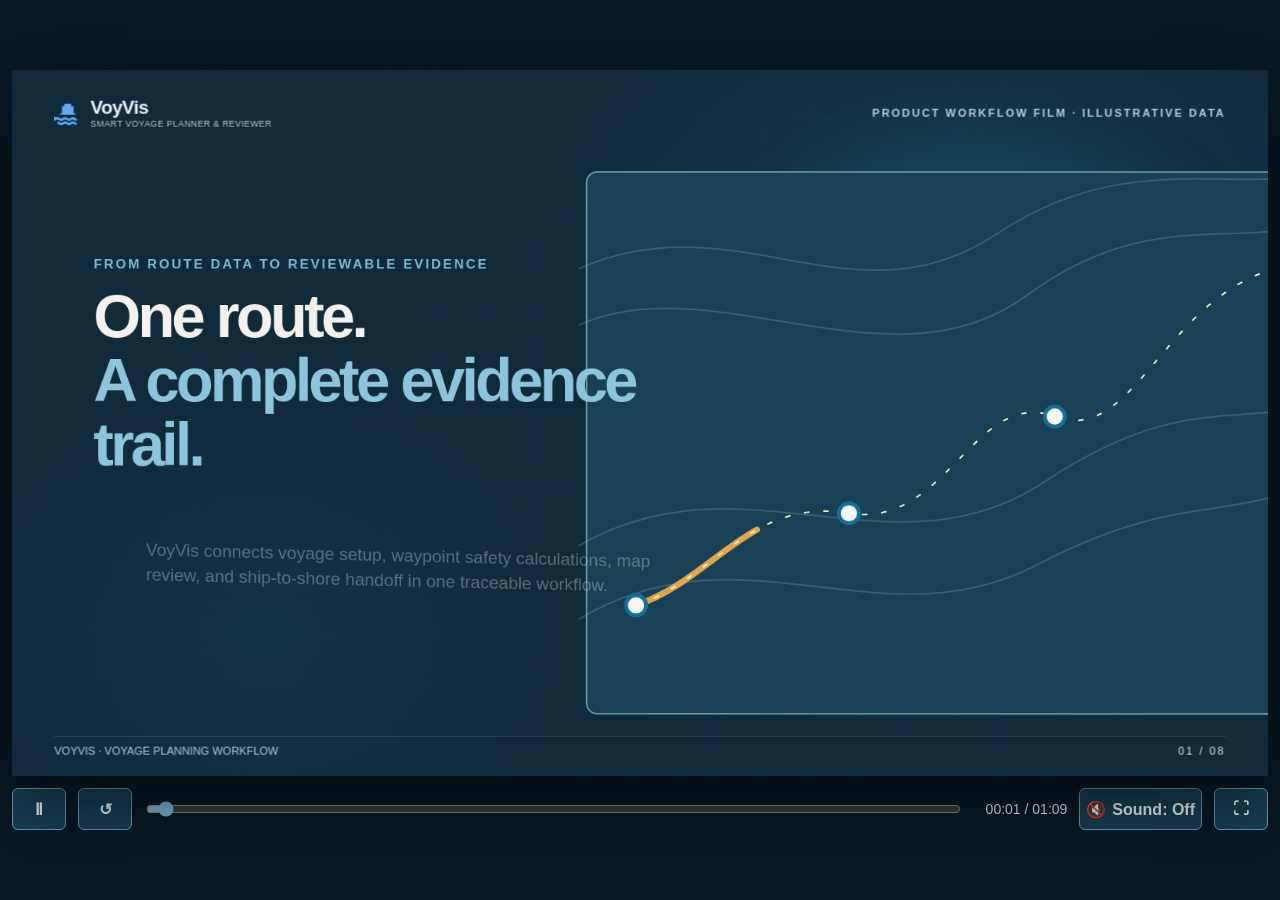
==== commit fd576b2d: "Update voyvis-product-promo.html" ====
--- a/voyvis-product-promo.html
+++ b/voyvis-product-promo.html
@@ -1,106 +1,184 @@
 <!doctype html>
 <html lang="en">
 <head>
-  <meta charset="UTF-8" />
-  <meta name="viewport" content="width=1920, height=1080" />
-  <script src="https://cdn.jsdelivr.net/npm/gsap@3.14.2/dist/gsap.min.js" crossorigin="anonymous"></script>
-  <style>
-    * { box-sizing: border-box; } html,body { width:1920px;height:1080px;margin:0;overflow:hidden;background:#071f2b; } body{font-family:"Segoe UI",Arial,sans-serif;color:#effaff} #root{position:relative;width:1920px;height:1080px;overflow:hidden}.clip{position:absolute;inset:0;width:100%;height:100%;overflow:hidden}.scene{background:#071f2b;opacity:0}.intro-stage{position:absolute;inset:0;background:#071f2b}.intro-mark{position:absolute;left:50%;top:50%;display:flex;align-items:center;gap:28px;transform:translate(-50%,-50%);font-size:130px;font-weight:800;letter-spacing:14px}.intro-mark .voyvis-mark{width:112px;height:112px;flex:0 0 auto;fill:#74d8ee;filter:drop-shadow(0 0 20px rgba(116,216,238,.65))}.intro-sub{position:absolute;left:50%;top:63%;transform:translateX(-50%);color:#a9cbd5;font-size:20px;font-weight:800;letter-spacing:5px}.grid{position:absolute;inset:0;background-image:linear-gradient(rgba(150,221,237,.10) 1px,rgba(0,0,0,0) 1px),linear-gradient(90deg,rgba(150,221,237,.10) 1px,rgba(0,0,0,0) 1px);background-size:96px 96px;mask-image:linear-gradient(90deg,rgba(0,0,0,.7),rgba(0,0,0,.08))}.noise{position:absolute;inset:0;opacity:.28;background:radial-gradient(circle at 15% 50%,rgba(44,153,180,.25),rgba(7,31,43,0) 26%),radial-gradient(circle at 80% 20%,rgba(45,130,177,.15),rgba(7,31,43,0) 32%)}.eyebrow{color:#a9cbd5;font-size:20px;font-weight:800;letter-spacing:3.5px;text-transform:uppercase}.headline{margin:18px 0 0;font-size:86px;line-height:.98;letter-spacing:-3.5px;font-weight:750}.blue{color:#74d8ee}.amber{color:#f0b84d}.red{color:#f27b78}.brand{display:flex;align-items:center;gap:16px;font-size:30px;font-weight:800;letter-spacing:2px}.mini-label{font-size:15px;font-weight:800;letter-spacing:2px;color:#a9cbd5}.scanline{position:absolute;height:4px;width:100%;background:#7ce8f5;box-shadow:0 0 28px 10px rgba(124,232,245,.45);opacity:.7}.route{fill:none;stroke:#f2bd5d;stroke-width:8;stroke-linecap:round;stroke-linejoin:round}.route-cyan{fill:none;stroke:#7ce5f2;stroke-width:4;stroke-linecap:round;stroke-linejoin:round}.node{fill:#effaff;stroke:#41c7e4;stroke-width:5}.node.warn{fill:#f0b84d;stroke:#f8d884}.node.danger{fill:#e96868;stroke:#f7aaa2}.scene-title{position:absolute;left:110px;top:92px;z-index:5}.wipe{position:absolute;inset:0;z-index:30;pointer-events:none;background:#f7f6f1;transform-origin:left center}.wipe::after{content:"";display:block;height:100%;background:repeating-linear-gradient(90deg,rgba(7,31,43,.12) 0 2px,rgba(0,0,0,0) 2px 46px)}
-    #scene-1 .brand{position:absolute;left:110px;top:86px}.hero-copy{position:absolute;left:110px;top:286px;width:820px;z-index:4}.hero-copy .headline{font-size:104px}.hero-copy p{margin-top:30px;width:560px;color:#c8e3eb;font-size:26px;line-height:1.45}.route-board{position:absolute;right:75px;top:115px;width:900px;height:820px;border:1px solid rgba(152,224,236,.45);background:rgba(12,54,68,.78)}.route-board .mini-label{position:absolute;top:28px;left:30px}.route-board .legend{position:absolute;bottom:25px;left:30px;display:flex;gap:25px;font-size:17px;color:#d8f4f7}.legend b{display:inline-block;width:10px;height:10px;border-radius:50%;margin-right:8px;background:#74d8ee}.legend b.am{background:#f0b84d}.legend b.rd{background:#e96868}.latent{position:absolute;right:290px;top:575px;width:230px;height:230px;border-radius:50%;border:1px solid rgba(242,123,120,.28);background:radial-gradient(circle,rgba(224,92,92,.42),rgba(224,92,92,0) 67%)}.hero-stat{position:absolute;left:110px;bottom:100px;display:flex;gap:44px;font-size:18px;color:#a9cbd5}.hero-stat span strong{display:block;color:#effaff;font-size:25px;margin-top:5px}
-    #scene-2{background:#f7f6f1;color:#142431}#scene-2 .grid{opacity:.6}#scene-2 .eyebrow{color:#1f83b1}.input-stack{position:absolute;left:110px;top:340px;width:540px}.input-card{height:78px;margin:14px 0;padding:24px 28px;background:#fff;border-left:6px solid #1f83b1;box-shadow:0 14px 32px rgba(19,45,59,.10);font-family:Consolas,monospace;font-size:21px}.input-card i{float:right;color:#1f83b1;font-style:normal;font-weight:700}.flow-arrow{position:absolute;left:660px;top:540px;width:210px;height:2px;background:#1f83b1}.flow-arrow::after{content:"";position:absolute;right:-2px;top:-7px;width:15px;height:15px;border-right:3px solid #1f83b1;border-top:3px solid #1f83b1;transform:rotate(45deg)}.import-map{position:absolute;right:100px;top:215px;width:860px;height:680px;background:#071f2b;border:12px solid #142431;box-shadow:22px 24px 0 #c8e3eb;overflow:hidden}.import-map .mini-label{position:absolute;top:25px;left:28px;z-index:2}.progress{position:absolute;left:28px;bottom:28px;right:28px;height:9px;background:#204c5b}.progress b{display:block;width:83%;height:100%;background:#74d8ee}
-    .contour-board{position:absolute;left:90px;right:90px;bottom:105px;height:550px;border:1px solid rgba(200,227,235,.42);overflow:hidden;background:#0c3a4c}.band{position:absolute;left:0;right:0;height:25%;padding:30px 55px;font-size:21px;font-weight:800;letter-spacing:2px;display:flex;justify-content:space-between}.band:nth-child(1){top:0;background:#184e61;color:#c9f5f5}.band:nth-child(2){top:25%;background:#1f7379;color:#e3ffe0}.band:nth-child(3){top:50%;background:#b57a2b;color:#fff5cf}.band:nth-child(4){top:75%;background:#9c3d3c;color:#ffe2de}.depth-line{position:absolute;left:270px;right:160px;border-top:4px solid rgba(239,250,255,.7);border-radius:50%}.contour-key{position:absolute;right:112px;top:125px;display:flex;gap:11px}.contour-key span{width:26px;height:26px;border-radius:50%;border:2px solid #effaff}
-    #scene-4{background:#effaff;color:#142431}.table-shell{position:absolute;left:110px;right:110px;top:290px;bottom:125px;border:2px solid #142431;background:#fff;overflow:hidden}.table-head,.table-row{display:grid;grid-template-columns:1.2fr 1.5fr 1fr 1fr 1.2fr;align-items:center;padding:0 32px}.table-head{height:76px;background:#142431;color:#c8e3eb;font-size:15px;letter-spacing:2px;font-weight:800}.table-row{height:103px;border-bottom:1px solid #c8e3eb;font-size:23px;font-weight:650}.table-row .pill{width:max-content;padding:9px 14px;border-radius:18px;font-size:16px;letter-spacing:1px}.pill.ok{background:#d9f4ef;color:#0e605d}.pill.review{background:#fff0c9;color:#8c5a00}.pill.high{background:#ffd6d4;color:#9e2525}.row-fill{position:absolute;left:0;right:0;height:103px;opacity:0}.row-fill.amberfill{top:282px;background:rgba(240,184,77,.28)}.row-fill.redfill{top:385px;background:rgba(224,92,92,.28)}.row-lock{position:absolute;right:39px;top:405px;width:58px;height:58px;border-radius:50%;border:3px solid #e05c5c;box-shadow:0 0 0 12px rgba(224,92,92,.15),0 0 38px rgba(224,92,92,.78)}
-    .scan-board{position:absolute;left:72px;right:72px;top:170px;bottom:95px;border:1px solid rgba(200,227,235,.48);background:#0a3546;overflow:hidden}.scan-board .route{stroke-width:10}.danger-zone{position:absolute;left:1060px;top:255px;width:340px;height:300px;border:3px solid rgba(224,92,92,.78);background:rgba(224,92,92,.12);transform:rotate(-10deg)}.waypoint-card{position:absolute;right:105px;top:250px;width:330px;padding:24px;border:1px solid #e96868;background:rgba(7,31,43,.94);box-shadow:0 0 45px rgba(224,92,92,.28)}.waypoint-card strong{display:block;margin:8px 0;font-size:42px}.waypoint-card p{margin:0;color:#c8e3eb;font-size:18px;line-height:1.4}.scan-status{position:absolute;left:35px;bottom:31px;display:flex;gap:36px;color:#c8e3eb;font-family:Consolas,monospace;font-size:18px}
-    .hero-scan{left:0;top:0}.close-brand{position:absolute;left:50%;top:190px;transform:translateX(-50%);flex-direction:column;gap:24px;font-size:50px}.close-brand .voyvis-mark{width:125px;height:125px;fill:#74d8ee;filter:drop-shadow(0 0 20px rgba(116,216,238,.65))}.close-head{position:absolute;width:100%;top:430px;text-align:center;font-size:88px;font-weight:750;letter-spacing:-3px}.close-sub{position:absolute;width:100%;top:650px;text-align:center;color:#c8e3eb;font-size:31px}.evidence-chip{position:absolute;padding:18px 22px;border:1px solid rgba(200,227,235,.38);background:rgba(18,61,77,.78);color:#c8e3eb;font-size:18px;font-weight:700;letter-spacing:1.3px}.legal{position:absolute;width:100%;bottom:74px;text-align:center;color:#8eb5c0;font-size:16px;letter-spacing:1px}.sound-toggle{position:absolute;z-index:60;top:36px;right:42px;padding:14px 19px;border:1px solid #74d8ee;border-radius:4px;background:rgba(7,31,43,.94);color:#effaff;font:800 16px "Segoe UI",Arial,sans-serif;letter-spacing:1px;cursor:pointer}.sound-toggle:hover{background:#0d4054}.sound-toggle:focus-visible{outline:3px solid #f0b84d;outline-offset:4px}.sound-toggle[aria-pressed="true"]{border-color:#8cf2bc;color:#8cf2bc}
-  </style>
+<meta charset="utf-8">
+<meta name="viewport" content="width=device-width, initial-scale=1">
+<meta name="theme-color" content="#102a3a">
+<meta name="description" content="VoyVis voyage planning and review workflow film. A single HTML file that plays offline.">
+<title>VoyVis | From Route Data to Reviewable Evidence</title>
+<style>
+/* Source identity: VoyVis3/DESIGN.md and VoyVis3/styles.css. All art and motion are inline. */
+:root{--ink:#142431;--muted:#60717d;--night:#102a3a;--night2:#183f54;--paper:#f7f6f1;--canvas:#e7edef;--line:#c8d2d4;--blue:#136c99;--blueSoft:#d9edf3;--green:#177153;--greenSoft:#dff3ea;--amber:#9b5f00;--amberSoft:#fff2cf;--red:#a7352a;--redSoft:#f9e2df;--focus:#d17b23}
+*{box-sizing:border-box}html,body{margin:0;min-height:100%;background:#071a25;color:#f7f6f1;font-family:"Segoe UI","Noto Sans TC",Arial,sans-serif}button,input{font:inherit}button{cursor:pointer}button:focus-visible,input:focus-visible{outline:3px solid var(--focus);outline-offset:3px}
+.player{min-height:100vh;display:flex;flex-direction:column;align-items:center;justify-content:center;gap:12px;padding:12px}.viewport{position:relative;width:min(100%,calc((100vh - 94px)*16/9));aspect-ratio:16/9;overflow:hidden;background:var(--night);box-shadow:0 24px 75px #0009;isolation:isolate}.film{position:absolute;width:1600px;height:900px;left:0;top:0;overflow:hidden;transform-origin:top left;perspective:1500px;background:var(--night)}.film:before{content:"";position:absolute;inset:0;background:radial-gradient(ellipse 720px 430px at 75% 20%,#24516b66,transparent 70%),radial-gradient(ellipse 550px 450px at 20% 80%,#1e456050,transparent 72%);z-index:0}.film:after{content:"";position:absolute;inset:0;z-index:100;pointer-events:none;opacity:.12;background-image:repeating-linear-gradient(0deg,transparent 0 5px,#cce2e818 6px 7px);mix-blend-mode:soft-light}
+.scene{position:absolute;inset:0;z-index:1;opacity:0;visibility:hidden;overflow:hidden;transform-style:preserve-3d}.scene.active{visibility:visible}.scene .grain{position:absolute;inset:0;background-image:linear-gradient(#64a8f708 1px,transparent 1px),linear-gradient(90deg,#64a8f708 1px,transparent 1px);background-size:60px 60px;mask-image:linear-gradient(90deg,transparent,#000 40%,#000 90%,transparent);pointer-events:none}.scene .halo{position:absolute;border-radius:50%;filter:blur(45px);background:#136c9948;pointer-events:none}.scene-inner{position:relative;z-index:2;width:100%;height:100%;display:flex;flex-direction:column;gap:28px;padding:95px 95px 76px}.mast{position:absolute;z-index:50;top:34px;left:54px;right:54px;display:flex;align-items:center;justify-content:space-between;pointer-events:none}.brand{display:flex;align-items:center;gap:12px;color:#eaf5f6}.brand svg{width:34px;height:34px;fill:#64a8f7}.brand strong{font-size:24px;letter-spacing:-.03em}.brand small{display:block;color:#b8d0db;font-size:11px;letter-spacing:.05em}.mast .eyebrow{font-weight:700;color:#b8d0db;font-size:14px;letter-spacing:.18em;text-transform:uppercase}.footnote{position:absolute;z-index:60;left:54px;right:54px;bottom:25px;display:flex;justify-content:space-between;align-items:center;border-top:1px solid #8fafbd55;padding-top:10px;color:#b8d0db;font-size:14px}.footnote .seq{font-variant-numeric:tabular-nums;letter-spacing:.18em;color:#d9edf3}.scene-head{display:flex;align-items:end;justify-content:space-between;gap:28px}.kicker{color:#80b7cf;font-size:17px;font-weight:800;letter-spacing:.16em;text-transform:uppercase}.scene h1,.scene h2,.scene h3,.scene p{margin:0}.scene h1{font-size:78px;line-height:1.05;letter-spacing:-.055em;font-weight:800}.scene h2{font-size:57px;line-height:1.08;letter-spacing:-.045em;font-weight:800}.scene h3{font-size:27px;line-height:1.16}.subhead{font-size:24px;line-height:1.45;color:#d0e0e5;max-width:900px}.callout{font-size:22px;line-height:1.35;color:#e3edf0}.accent{color:#8fc8e0}.pill{display:inline-flex;align-items:center;justify-content:center;gap:8px;border:1px solid #8eb9c9;border-radius:99px;padding:8px 16px;color:#d9edf3;background:#183f54;font-size:17px;font-weight:700;white-space:nowrap}.pill.paper{color:var(--ink);background:var(--paper);border-color:var(--line)}.pill.green{color:#0c6146;background:var(--greenSoft);border-color:#b4d9c7}.pill.amber{color:#825604;background:var(--amberSoft);border-color:#e7cc8b}.pill.red{color:#80251c;background:var(--redSoft);border-color:#e6b5ae}.pill.blue{color:#0a5c83;background:var(--blueSoft);border-color:#9fc8d7}.mini{font-size:15px;color:var(--muted);line-height:1.4}.mono{font-variant-numeric:tabular-nums;font-feature-settings:"tnum"}.lift{will-change:transform,opacity;transform-style:preserve-3d}.float-shadow{box-shadow:0 22px 50px #03131d6e,0 5px 14px #03131d40}.ui-window{background:var(--paper);color:var(--ink);border:1px solid #c4d0d3;box-shadow:0 22px 50px #03131d70}.ui-top{height:57px;padding:0 24px;display:flex;align-items:center;justify-content:space-between;background:var(--night);color:#f6fbfc;font-weight:700}.ui-top .mini-brand{font-size:20px}.ui-top .tiny-actions{display:flex;gap:8px}.ui-top .tiny-actions span{border:1px solid #84a6b3;border-radius:5px;padding:7px 11px;font-size:12px}.ui-top .tiny-actions span:last-child{background:#f3f6ed;color:var(--ink);border-color:#f3f6ed}.paper-title{font-size:25px;font-weight:800;color:var(--ink);line-height:1.2}.paper-copy{font-size:15px;color:var(--muted);line-height:1.4}.route-tabs{height:46px;background:var(--night);display:flex;align-items:stretch;color:#cce2e8}.route-tabs span{display:flex;align-items:center;padding:0 19px;font-weight:750;font-size:15px}.route-tabs span:first-child{color:var(--night);background:var(--paper);box-shadow:inset 0 3px 0 #e0a550}.field{min-height:58px}.field label{display:block;font-size:13px;font-weight:750;color:#31515e;margin-bottom:6px}.field .value{height:32px;display:flex;align-items:center;padding:0 9px;border:1px solid #aebfc6;border-radius:5px;background:white;color:#263e48;font-size:15px}.field.derived .value{height:auto;padding:4px 0;border:0;background:transparent;font-weight:800;font-size:24px}.field.derived{background:#e7f1f3;padding:7px 10px}.field.derived small{font-size:11px;color:var(--muted)}.btn{display:inline-block;padding:10px 15px;background:white;border:1px solid #aebfc6;border-radius:6px;color:var(--ink);font-size:14px;font-weight:750}.btn.primary{background:var(--blue);color:white;border-color:var(--blue)}.btn.quiet{background:transparent;color:#d9edf3;border-color:#83a3b0}.tag{display:inline-block;padding:5px 8px;border-radius:4px;font-size:13px;font-weight:750}.tag.safe{background:var(--greenSoft);color:#0c6146}.tag.danger{background:var(--redSoft);color:#80251c}.tag.unsafe{background:var(--amberSoft);color:#825604}.tag.neutral{background:#eef2f4;color:#4d6470}.section-number{font-size:18px;color:#8fc8e0;letter-spacing:.1em;font-weight:800}.workflow{display:flex;align-items:center;gap:12px;flex-wrap:wrap}.workflow .step{border:1px solid #86a5b1;background:#193f52;color:#edf7f8;padding:12px 18px;border-radius:7px;font-size:20px;font-weight:700}.workflow .arrow{color:#8fc8e0;font-size:25px}.note-band{padding:14px 18px;background:#fff5d9;border:1px solid #d5b05c;border-radius:7px;color:#654100;font-size:17px;font-weight:700}
+/* Opening: the original chartroom palette, route line, and floating interface tiles. */
+.intro .scene-inner{justify-content:center;padding-left:104px}.intro-copy{position:relative;z-index:5;max-width:800px}.intro-copy h1{margin:14px 0 24px}.intro-copy .subhead{max-width:730px}.intro-chart{position:absolute;z-index:1;right:-110px;top:120px;width:990px;height:710px;transform:rotate(-7deg);opacity:.88}.intro-chart .sea{fill:#183f54;stroke:#6e9dad;stroke-width:2}.intro-chart .contour{fill:none;stroke:#94b8c3;stroke-width:2;opacity:.28}.intro-chart .route{fill:none;stroke:#e0a550;stroke-width:8;stroke-linecap:round;stroke-linejoin:round;stroke-dasharray:1050;stroke-dashoffset:1050}.intro-chart .route-light{fill:none;stroke:#fff4cc;stroke-width:2;stroke-dasharray:7 18}.intro-chart circle{fill:#f7f6f1;stroke:#136c99;stroke-width:5}.intro-chip{position:absolute;z-index:3;background:var(--paper);color:var(--ink);padding:15px 18px;border:1px solid #bed0d6;min-width:185px;font-weight:800;font-size:20px}.intro-chip small{display:block;font-size:13px;color:var(--muted);font-weight:600;margin-top:4px}.intro-chip.i1{top:265px;right:310px}.intro-chip.i2{top:446px;right:96px}.intro-chip.i3{top:630px;right:304px}.intro-chip.i4{top:565px;right:38px}.intro .ribbon{margin-top:34px;display:flex;gap:10px}.intro .ribbon .pill{font-size:17px}
+/* Section 1: Voyage Setup. */
+.setup-grid{display:grid;grid-template-columns:960px 1fr;gap:28px;flex:1;min-height:0}.setup-window{height:530px}.setup-window .body{padding:20px 24px}.setup-window .body>p{margin:5px 0 16px}.fields{display:grid;grid-template-columns:repeat(5,1fr);gap:15px 12px;margin-top:16px}.setup-aside{display:flex;flex-direction:column;gap:18px}.workflow-card{background:var(--night2);border:1px solid #52829a;padding:20px 22px;color:#e9f6f8}.workflow-card .n{color:#8fc8e0;font-size:16px;font-weight:800;letter-spacing:.14em}.workflow-card strong{display:block;margin-top:8px;font-size:23px}.workflow-card p{margin-top:7px;font-size:16px;color:#c8dce3;line-height:1.45}.setup-footer{display:flex;gap:18px;align-items:center;margin-top:2px}.setup-footer .note-band{flex:1}
+/* Section 2: route matrix. */
+.route-content{display:grid;grid-template-columns:1fr 360px;gap:26px;flex:1;min-height:0}.route-window{height:546px;overflow:hidden}.route-window .body{padding:20px}.route-window .meta{display:flex;align-items:center;justify-content:space-between}.route-window .toolbar{display:flex;gap:8px;margin:17px 0}.route-window .toolbar .btn{font-size:13px;padding:8px 10px}.route-window .autofill{background:#fff1cb;color:#6d4704;border:1px solid #e8bb61;border-radius:5px;padding:11px 13px;font-size:13px;line-height:1.35;margin-bottom:13px}.matrix{border-collapse:collapse;width:100%;font-size:13px;text-align:left;color:#263e48}.matrix th{background:#e0ecee;padding:9px 8px;border-bottom:1px solid #bfcfd3;white-space:nowrap}.matrix td{padding:10px 8px;border-bottom:1px solid #d8e2e5;white-space:nowrap}.matrix tbody tr:nth-child(even){background:#f1f6f6}.matrix .cell-focus{border:2px solid var(--blue);background:#e8f4fa;font-weight:800}.matrix-followup{display:grid;grid-template-columns:repeat(3,1fr);gap:10px;margin-top:26px}.matrix-followup div{padding:15px 12px;background:#e7f1f3;border-top:3px solid #8bb6c7;color:#31515e}.matrix-followup strong{display:block;font-size:16px}.matrix-followup small{display:block;margin-top:7px;font-size:13px;line-height:1.3;color:#60717d}.route-side{display:flex;flex-direction:column;gap:15px}.route-side .process{padding:17px 20px;background:#e7f1f3;border-left:4px solid #5b9cba;color:var(--ink)}.route-side .process strong{font-size:19px}.route-side .process p{font-size:16px;margin-top:6px;color:#395969;line-height:1.35}.route-footer{font-size:18px;color:#d4e5e8}
+/* Section 3: UKC assessment. */
+.ukc-layout{display:grid;grid-template-columns:600px 1fr;gap:26px;flex:1}.equation-card{padding:28px;background:var(--paper);color:var(--ink);display:flex;flex-direction:column;gap:18px}.equation-card h3{font-size:25px}.eq-list{display:grid;grid-template-columns:1fr auto;row-gap:10px;font-size:20px;border-top:1px solid var(--line);padding-top:16px}.eq-list strong{font-variant-numeric:tabular-nums}.eq-result{display:flex;justify-content:space-between;align-items:center;background:#dff3ea;padding:20px 24px;color:#0c6146;font-weight:800;font-size:25px}.eq-result b{font-size:48px}.eq-formula{font-size:18px;color:#4d6470;line-height:1.45}.decision-card{padding:22px;background:var(--paper);color:var(--ink)}.decision-table{width:100%;border-collapse:collapse;margin-top:16px;font-size:17px}.decision-table th{padding:10px;text-align:left;background:#e0ecee;font-size:16px}.decision-table td{padding:11px 10px;border-bottom:1px solid #d8e2e5}.decision-table td:first-child{font-weight:800}.decision-table tr.alert td{background:#fff4f2}.decision-table tr.warn td{background:#fff7e8}.decision-card .smallnote{margin-top:16px;font-size:16px;color:#496371}.ukc-bottom{display:flex;gap:14px;align-items:center}.ukc-bottom .step{flex:1;border:1px solid #698fa0;background:#193d50;padding:14px 16px;font-size:17px;line-height:1.4}
+/* Section 4: map review. */
+.map .scene-inner{gap:16px;padding-bottom:60px}.map-layout{display:grid;grid-template-columns:305px 1fr;flex:1;background:#dbe4ea;color:var(--ink);min-height:0;border:1px solid #bfd0d5}.map-sidebar{background:#f8fafc;display:flex;flex-direction:column;border-right:1px solid #cbd5e1}.map-stats{display:grid;grid-template-columns:1fr 1fr;gap:7px;padding:11px;background:#f2f6fa}.map-stats div{padding:9px 8px;text-align:center;background:white;border:1px solid #d8e1ea}.map-stats small{display:block;font-size:12px;color:#8391a4;font-weight:800;text-transform:uppercase}.map-stats b{display:block;font-size:24px;color:#2d5fa8}.map-sidebar .review-head{display:flex;justify-content:space-between;padding:12px;background:#1f2c42;color:#fff;font-weight:800}.map-sidebar .list{padding:6px;display:flex;flex-direction:column;gap:6px}.map-sidebar .item{background:white;border:1px solid #d6e3e9;padding:9px}.map-sidebar .item strong{font-size:17px}.map-sidebar .item small{display:block;color:#547183;font-size:13px;margin-top:4px}.map-sidebar .item.danger{border-color:#181f27;background:#fffbea}.map-sidebar .item.danger strong{color:#7b281d}.map-note{margin-top:auto;padding:12px;font-size:12px;color:#60717d;border-top:1px solid #d6e0e8}.map-area{position:relative;overflow:hidden;background:#cfdee2}.map-area svg{width:100%;height:100%}.map-area .gridline{stroke:#adc4cc;stroke-width:1;opacity:.6}.map-area .land{fill:#dce5d9;stroke:#b4c9c4;stroke-width:2}.map-area .coast{fill:none;stroke:#92adae;stroke-width:1.5}.map-area .track{fill:none;stroke:#d17b23;stroke-width:6;stroke-linecap:round;stroke-linejoin:round;stroke-dasharray:1100;stroke-dashoffset:1100}.map-area .trackGlow{fill:none;stroke:#fff5d9;stroke-width:2;stroke-dasharray:7 13}.map-area .mark circle{fill:#136c99;stroke:white;stroke-width:3}.map-area .mark text{font-size:17px;font-weight:800;fill:#17374a}.map-area .mark.bad circle{fill:#facc15;stroke:#111827;stroke-width:5}.map-area .map-call{position:absolute;right:28px;top:32px;background:#fffbea;color:#192839;border:2px solid #121c28;padding:14px 18px;font-size:17px;font-weight:800;box-shadow:0 12px 28px #183f544a}.map-area .map-call b{color:#9b5f00}.map-bottom{display:flex;align-items:center;justify-content:space-between;font-size:18px;color:#d4e5e8}
+/* Section 5: alerts. */
+.alerts-layout{display:grid;grid-template-columns:860px 1fr;gap:25px;flex:1}.alerts-window{padding:24px 26px}.alerts-window .alert-row{display:grid;grid-template-columns:145px 1fr 110px;align-items:center;gap:14px;padding:18px 10px;border-bottom:1px solid var(--line);font-size:19px}.alerts-window .alert-row:first-of-type{margin-top:22px}.alerts-window .alert-row small{color:var(--muted);font-size:14px}.alerts-window .alert-row b{font-size:20px}.alerts-actions{display:flex;flex-direction:column;gap:15px}.alerts-actions .workflow-card{min-height:126px}.alerts-bottom{display:flex;align-items:center;gap:17px}.alerts-bottom .note-band{font-size:17px}
+/* Section 6: delivery and audit. */
+.delivery-layout{display:grid;grid-template-columns:1fr 1fr;gap:28px;flex:1}.delivery-card{padding:28px;background:var(--paper);color:var(--ink);display:flex;flex-direction:column;gap:19px}.delivery-card .headrow{display:flex;justify-content:space-between;align-items:center}.delivery-card h3{font-size:27px}.export-file{display:flex;align-items:center;gap:18px;padding:22px;background:#e7f1f3;border:1px solid #a6c3cb}.export-file .file-icon{width:76px;height:90px;display:flex;align-items:center;justify-content:center;background:white;border:2px solid #4e8aaa;color:#136c99;font-weight:900;font-size:20px}.export-file strong{font-size:23px}.export-file small{display:block;font-size:15px;color:#4d6470;margin-top:4px}.handoff{display:flex;gap:13px;align-items:center;font-size:18px;font-weight:750}.handoff span{flex:1;text-align:center;border:1px solid #aebfc6;padding:13px 10px;background:white}.handoff .arrow{flex:0;color:var(--blue);border:0;padding:0;background:none}.audit-list{list-style:none;padding:0;margin:0}.audit-list li{display:grid;grid-template-columns:115px 1fr;gap:12px;border-bottom:1px solid #d8e2e5;padding:13px 0;font-size:17px}.audit-list time{color:#60717d;font-variant-numeric:tabular-nums}.delivery-bottom{display:flex;gap:18px}.delivery-bottom .workflow-card{flex:1}
+/* End card. */
+.end .scene-inner{justify-content:center;text-align:center;align-items:center}.end-mark{width:116px;height:116px;display:grid;place-items:center;border:2px solid #7cb4ce;border-radius:50%;background:#183f54;box-shadow:0 0 90px #136c996b}.end-mark svg{width:64px;height:64px;fill:#64a8f7}.end h1{max-width:1120px;font-size:75px}.end .subhead{max-width:900px}.end .workflow{justify-content:center;margin-top:20px}.end .workflow .step{font-size:19px}.end .legal{margin-top:25px;max-width:1000px;color:#b6ccd5;font-size:16px;line-height:1.5}
+.controls{width:min(100%,calc((100vh - 94px)*16/9));display:grid;grid-template-columns:auto auto minmax(0,1fr) auto auto auto;gap:12px;align-items:center;color:#d9edf3}.ctrl{background:#183f54;color:#eaf5f6;border:1px solid #6d9aac;border-radius:6px;min-width:54px;height:42px;font-weight:800}.ctrl:hover{background:#23546c}.ctrl.sound-on{background:#23546c;border-color:#8fc8e0}.sound-label{margin-left:6px}#soundToggle{min-width:116px}.time{font-size:14px;min-width:96px;text-align:right;font-variant-numeric:tabular-nums}.scrub{width:100%;accent-color:#7bb7d4;cursor:pointer}.speed{font-size:14px;color:#b8d0db}.sr-only{position:absolute;width:1px;height:1px;padding:0;margin:-1px;overflow:hidden;clip:rect(0,0,0,0);white-space:nowrap;border:0}@media(max-width:650px){.player{gap:8px;padding:8px}.controls{grid-template-columns:auto minmax(0,1fr) auto auto auto;gap:8px}.controls .speed,.controls #restart{display:none}.ctrl{min-width:44px;height:40px}.time{min-width:82px;font-size:12px}#soundToggle{min-width:44px}.sound-label{display:none}}
+.viewport:fullscreen{width:100vw;height:100vh;aspect-ratio:auto;background:#071a25}
+</style>
 </head>
 <body>
-<main id="root" data-composition-id="voyvis-promo" data-start="0" data-duration="20" data-width="1920" data-height="1080">
-<button id="sound-toggle" class="sound-toggle" type="button" aria-pressed="false">Enable sound</button>
-<section id="intro" class="clip" data-start="0" data-duration="1.05" data-track-index="0"><div class="intro-stage"><div class="grid"></div><div class="noise"></div><div class="intro-mark"><svg class="voyvis-mark" viewBox="0 0 36 36" aria-hidden="true"><path d="M10 8h16v8l4 2.6H6L10 16V8Zm4-4h8v4h-8V4ZM4 22.4c2.5 0 2.5 1.9 5 1.9s2.5-1.9 5-1.9 2.5 1.9 5 1.9-2.5-1.9-5-1.9 2.5 1.9 5 1.9v3c-2.5 0-2.5-1.9-5-1.9s-2.5 1.9-5 1.9-2.5-1.9-5-1.9-2.5 1.9-5 1.9-2.5-1.9-5-1.9 2.5 1.9 5 1.9v-3Z" /></svg><span>VOYVIS</span></div><div class="intro-sub">PASSAGE PLANNING, MADE REVIEWABLE</div></div></section>
-<section id="scene-1" class="scene clip" data-start=".7" data-duration="2.3" data-track-index="1"><div class="grid"></div><div class="noise"></div><div class="brand hero-brand">VOYVIS</div><div class="hero-copy"><div class="eyebrow">PASSAGE PLANNING / PLAN REVIEW</div><h1 class="headline">A plan can look<br>complete. <span class="red">Until it isn't.</span></h1><p>VoyVis turns route review into clear, traceable evidence before the voyage begins.</p></div><div class="route-board"><div class="mini-label">ROUTE SCAN / INITIAL PLAN</div><svg viewBox="0 0 900 820" width="900" height="820"><path id="hero-route" class="route" d="M90 635 L220 570 L365 505 L535 388 L640 280 L780 170"/><circle class="node" cx="90" cy="635" r="11"/><circle class="node" cx="220" cy="570" r="11"/><circle class="node warn" cx="365" cy="505" r="14"/><circle class="node" cx="535" cy="388" r="11"/><circle class="node danger" cx="640" cy="280" r="15"/><circle class="node" cx="780" cy="170" r="11"/></svg><div class="latent"></div><div class="scanline hero-scan"></div><div class="legend"><span><b></b>ROUTE</span><span><b class="am"></b>REVIEW</span><span><b class="rd"></b>ESCALATE</span></div></div><div class="hero-stat"><span>ROUTE<br><strong>8 waypoints</strong></span><span>REVIEW<br><strong>2 attention points</strong></span><span>STATUS<br><strong class="amber">Needs a second look</strong></span></div></section>
-<section id="scene-2" class="scene clip" data-start="2.6" data-duration="3.2" data-track-index="1"><div class="grid"></div><div class="scene-title"><div class="eyebrow">01 / IMPORT</div><h2 class="headline">Start with the<br><span class="blue">route you have.</span></h2></div><div class="input-stack"><div class="input-card">WP 001 / 25°08.42'N <i>READY</i></div><div class="input-card">WP 042 / 24°55.71'N <i>READY</i></div><div class="input-card">WP 067 / 24°34.93'N <i>READY</i></div></div><div class="flow-arrow"></div><div class="import-map"><div class="grid"></div><div class="mini-label">ECDIS WAYPOINT DATA → REVIEW BOARD</div><svg viewBox="0 0 860 680" width="860" height="680"><path id="import-route" class="route-cyan" d="M78 520 L230 470 L365 365 L535 340 L720 152"/><circle class="node" cx="78" cy="520" r="10"/><circle class="node" cx="230" cy="470" r="10"/><circle class="node warn" cx="365" cy="365" r="13"/><circle class="node" cx="535" cy="340" r="10"/><circle class="node danger" cx="720" cy="152" r="13"/></svg><div class="progress"><b></b></div></div></section>
-<section id="scene-3" class="scene clip" data-start="5.4" data-duration="3.4" data-track-index="2"><div class="grid"></div><div class="scene-title"><div class="eyebrow">02 / ECDIS 4-LEVEL COLOUR COATING</div><h2 class="headline">Depth becomes<br><span class="blue">a visual decision.</span></h2></div><div class="contour-key"><span style="background:#184e61"></span><span style="background:#1f7379"></span><span style="background:#b57a2b"></span><span style="background:#9c3d3c"></span></div><div class="contour-board"><div class="band"><span>DEEP WATER</span><span>&gt; 20.0 m</span></div><div class="band"><span>CAUTIONARY WATER</span><span>14.0–20.0 m</span></div><div class="band"><span>SHALLOW WATER</span><span>10.0–14.0 m</span></div><div class="band"><span>DANGER / NO-GO</span><span>&lt; 10.0 m</span></div><div class="depth-line" style="top:140px"></div><div class="depth-line" style="top:255px;transform:rotate(-2deg)"></div><div class="depth-line" style="top:400px;transform:rotate(1deg)"></div></div></section>
-<section id="scene-4" class="scene clip" data-start="8.4" data-duration="4" data-track-index="3"><div class="scene-title"><div class="eyebrow">03 / ROW FILL PRIORITY</div><h2 class="headline">The risk writes<br>itself <span class="red">into view.</span></h2></div><div class="table-shell"><div class="table-head"><span>WAYPOINT</span><span>CHECK</span><span>DEPTH</span><span>STATUS</span><span>NEXT ACTION</span></div><div class="table-row"><b>WP 018</b><span>Contour clearance</span><span>22.4 m</span><span class="pill ok">CLEAR</span><span>Retain evidence</span></div><div class="table-row"><b>WP 042</b><span>Safety contour</span><span>13.8 m</span><span class="pill review">REVIEW</span><span>Confirm margin</span></div><div class="table-row"><b>WP 067</b><span>Under-keel margin</span><span>9.6 m</span><span class="pill high">ESCALATE</span><span>Re-plan / verify</span></div><div class="table-row"><b>LEG 07</b><span>Route corridor</span><span>—</span><span class="pill review">REVIEW</span><span>Inspect line</span></div><div class="row-fill amberfill"></div><div class="row-fill redfill"></div><div class="row-lock"></div></div></section>
-<section id="scene-5" class="scene clip" data-start="12.2" data-duration="4.2" data-track-index="4"><div class="grid"></div><div class="scene-title"><div class="eyebrow">04 / SPATIAL REVIEW</div><h2 class="headline">Scan the leg.<br><span class="amber">Find the WP.</span></h2></div><div class="scan-board"><div class="grid"></div><svg viewBox="0 0 1776 815" width="1776" height="815"><path id="scan-route" class="route" d="M170 650 C430 610,510 510,710 500 S950 405,1120 360 S1360 215,1600 160"/><circle class="node" cx="170" cy="650" r="12"/><circle class="node" cx="710" cy="500" r="14"/><circle class="node danger" cx="1120" cy="360" r="18"/><circle class="node" cx="1600" cy="160" r="12"/></svg><div class="danger-zone"></div><div class="scanline spatial-scan"></div><div class="waypoint-card"><div class="mini-label red">RISK LOCKED</div><strong>WP 067</strong><p>Potential aground condition. Review route corridor and clearance evidence.</p></div><div class="scan-status"><span>SCAN: 100%</span><span>CHECKED: 08 / 08</span><span class="red">ESCALATE: 01</span></div></div></section>
-<section id="scene-6" class="scene clip" data-start="16" data-duration="4" data-track-index="5"><div class="grid"></div><div class="noise"></div><div class="evidence-chip chip-a">ROUTE / IMPORTED</div><div class="evidence-chip chip-b">CONTOURS / VISUALISED</div><div class="evidence-chip chip-c">ROWS / PRIORITISED</div><div class="evidence-chip chip-d">RISKS / LOCATED</div><div class="brand close-brand"><svg class="voyvis-mark" viewBox="0 0 36 36" aria-hidden="true"><path d="M10 8h16v8l4 2.6H6L10 16V8Zm4-4h8v4h-8V4ZM4 22.4c2.5 0 2.5 1.9 5 1.9s2.5-1.9 5-1.9 2.5 1.9 5 1.9-2.5-1.9-5-1.9 2.5 1.9 5 1.9v3c-2.5 0-2.5-1.9-5-1.9s-2.5 1.9-5 1.9-2.5-1.9-5-1.9-2.5 1.9-5 1.9-2.5-1.9-5-1.9 2.5 1.9 5 1.9v-3Z" /></svg>VOYVIS</div><div class="close-head">Your experienced<br><span class="blue">second Captain.</span></div><div class="close-sub">See the plan. See the risk.</div><div class="legal">A review companion — never a replacement for the Captain, ECDIS, official charts, or human judgement.</div></section><div class="wipe"></div>
+<main class="player" aria-label="VoyVis promotional film player">
+  <div class="viewport" id="viewport"><div class="film" id="film">
+    <div class="mast"><div class="brand"><svg viewBox="0 0 32 32" aria-hidden="true"><path d="M9 8.5h14v8.2l3.3 2.1H5.7L9 16.7V8.5Zm3-3h8v3h-8v-3Zm-8.3 16.1c2.3 0 2.3 1.8 4.6 1.8s2.3-1.8 4.6-1.8 2.3 1.8 4.6 1.8 2.3-1.8 4.6-1.8 2.3 1.8 4.6 1.8v3c-2.3 0-2.3-1.8-4.6-1.8s-2.3 1.8-4.6 1.8-2.3-1.8-4.6-1.8-2.3 1.8-4.6 1.8-2.3-1.8-4.6-1.8-2.3 1.8-4.6 1.8-2.3-1.8-4.6-1.8v-3Zm0 5c2.3 0 2.3 1.8 4.6 1.8s2.3-1.8 4.6-1.8 2.3 1.8 4.6 1.8 2.3-1.8 4.6-1.8 2.3 1.8 4.6 1.8v3c-2.3 0-2.3-1.8-4.6-1.8s-2.3 1.8-4.6 1.8-2.3-1.8-4.6-1.8-2.3 1.8-4.6 1.8-2.3-1.8-4.6-1.8v-3Z"/></svg><span><strong>VoyVis</strong><small>SMART VOYAGE PLANNER &amp; REVIEWER</small></span></div><div class="eyebrow">Product workflow film · Illustrative data</div></div>
+
+    <section class="scene intro" data-start="0" data-end="6.6" aria-label="Opening: a complete voyage planning evidence trail">
+      <div class="grain"></div><div class="halo" style="width:670px;height:600px;right:30px;top:100px"></div>
+      <svg class="intro-chart lift" data-in="0.2" data-dx="180" viewBox="0 0 1000 720" aria-hidden="true"><rect class="sea" x="10" y="10" width="980" height="700" rx="14"/><path class="contour" d="M0 135C204 45 355 213 540 90S873 53 1000 0M0 208C170 130 406 297 578 170S865 122 1000 62M0 493C212 370 406 540 602 410S870 354 1000 292M0 588C210 462 390 622 591 518S834 473 1000 390"/><path class="route" d="M74 570C175 536 223 430 349 451S512 287 615 326S757 168 907 133"/><path class="route-light" d="M74 570C175 536 223 430 349 451S512 287 615 326S757 168 907 133"/><circle cx="74" cy="570" r="13"/><circle cx="349" cy="451" r="13"/><circle cx="615" cy="326" r="13"/><circle cx="907" cy="133" r="13"/></svg>
+      <div class="scene-inner"><div class="intro-copy"><div class="kicker lift" data-in="0.1">From route data to reviewable evidence</div><h1 class="lift" data-in="0.4">One route.<br><span class="accent">A complete evidence trail.</span></h1><p class="subhead lift" data-in="0.9">VoyVis connects voyage setup, waypoint safety calculations, map review, and ship-to-shore handoff in one traceable workflow.</p><div class="ribbon lift" data-in="1.35"><span class="pill">Route import</span><span class="pill">UKC assessment</span><span class="pill">Exception review</span></div></div></div>
+      <div class="intro-chip i1 lift float-shadow" data-in="1.4" data-dx="120">VOYAGE SETUP<small>Establish the voyage</small></div><div class="intro-chip i2 lift float-shadow" data-in="1.9" data-dx="160">WAYPOINT MATRIX<small>Complete each waypoint</small></div><div class="intro-chip i3 lift float-shadow" data-in="2.4" data-dx="125">VOYVIS REVIEW<small>Link list and map</small></div><div class="intro-chip i4 lift float-shadow" data-in="2.9" data-dx="160">DELIVERY<small>Handoff and audit</small></div>
+    </section>
+
+    <section class="scene setup" data-start="5.8" data-end="15.1" aria-label="Voyage Setup workflow"><div class="grain"></div><div class="scene-inner"><div class="scene-head lift" data-in="0.2"><div><div class="section-number">SECTION 01 / VOYAGE SETUP</div><h2>Set the voyage. <span class="accent">Select the route.</span></h2></div><span class="pill">Shared vessel data · Route-specific inputs</span></div><div class="setup-grid"><div class="ui-window setup-window lift" data-in="0.5" data-dx="-110"><div class="ui-top"><span class="mini-brand">⚓ VoyVis</span><div class="tiny-actions"><span>New Plan</span><span>Open JSON</span><span>Export JSON</span></div></div><div class="body"><div class="paper-title">Voyage Setup</div><p class="paper-copy">Vessel Name, Voyage No., Departure, Arrival, LBP, and Breadth are shared.</p><div class="route-tabs"><span>Initial Route</span><span>Pilot Route</span><span>Shifting Route</span><span>Deviation</span></div><div class="fields"><div class="field"><label>Vessel Name</label><div class="value">MV Horizon</div></div><div class="field"><label>Voyage No.</label><div class="value">V-2026-018</div></div><div class="field"><label>Departure</label><div class="value">Kaohsiung</div></div><div class="field"><label>Arrival</label><div class="value">Singapore</div></div><div class="field"><label>Route Planning Date</label><div class="value">2026 / 09 / 30</div></div><div class="field"><label>LBP (m)</label><div class="value mono">220.0</div></div><div class="field"><label>Breadth (m)</label><div class="value mono">32.0</div></div><div class="field"><label>Route Displacement (t)</label><div class="value mono">40,000</div></div><div class="field"><label>Static Draft (m)</label><div class="value mono">8.00</div></div><div class="field derived"><label>Dynamic Draft Dd</label><div class="value mono">8.12 m</div><small>Ds × 1.015</small></div></div></div></div><div class="setup-aside"><div class="workflow-card lift" data-in="0.85" data-dx="100"><div class="n">01 · SHARED</div><strong>Vessel and voyage details</strong><p>Vessel name, voyage number, ports, length, and breadth form the shared baseline.</p></div><div class="workflow-card lift" data-in="1.2" data-dx="110"><div class="n">02 · ROUTE</div><strong>Four routes, managed separately</strong><p>Initial, Pilot, Shifting, and Deviation routes each retain their own date, displacement, and static draft.</p></div><div class="workflow-card lift" data-in="1.55" data-dx="120"><div class="n">03 · DERIVED</div><strong>Derived values update instantly</strong><p>Dynamic Draft and Block Coefficient feed the waypoint safety checks.</p></div></div></div><div class="setup-footer lift" data-in="1.9"><span class="pill blue">Data verified by people</span><div class="note-band">Not for navigation · VoyVis does not replace ECDIS, official charts, tide data, or professional judgement.</div></div></div></section>
+
+    <section class="scene route" data-start="14.3" data-end="25.0" aria-label="Route Workspace: import and waypoint matrix workflow"><div class="grain"></div><div class="scene-inner"><div class="scene-head lift" data-in="0.2"><div><div class="section-number">SECTION 02 / ROUTE WORKSPACE</div><h2>Import waypoints. <span class="accent">Complete every row.</span></h2></div><span class="pill">CSV / XLSX / XLS → Waypoint matrix</span></div><div class="route-content"><div class="ui-window route-window lift" data-in="0.5" data-dx="-100"><div class="body"><div class="meta"><div><div class="paper-title">Initial Route</div><div class="paper-copy">Import ECDIS waypoints, then complete UKC safety data for every point.</div></div><div><span class="tag safe">Safe 2</span> <span class="tag unsafe">Unsafe 1</span> <span class="tag danger">Danger 1</span></div></div><div class="toolbar"><span class="btn primary">Import CSV / XLSX / XLS</span><span class="btn">Add Waypoints ▾</span><span class="btn">☑ Auto-fill down</span><span class="btn">☐ Speed auto-fill down</span></div><div class="autofill"><b>Auto-fill down</b> · Copies selected planning fields to later waypoints in this route. Speed has a separate switch. Check both before editing one point.</div><table class="matrix mono"><thead><tr><th>#</th><th>Waypoint / Position</th><th>Heading</th><th>Distance</th><th>Speed</th><th>XTD P / S</th><th>Watch</th><th>Fix Method</th><th>Chart No.</th><th>Depth</th></tr></thead><tbody><tr><td>01</td><td>22°37.4′ N / 120°16.2′ E</td><td>218°</td><td>18.2 nm</td><td>12.0 kn</td><td>0.5 / 0.5</td><td>Coastal</td><td>Radar</td><td>BA-123</td><td>14.2 m</td></tr><tr><td>02</td><td>21°58.2′ N / 119°30.0′ E</td><td>231°</td><td>21.4 nm</td><td>13.5 kn</td><td>0.5 / 0.5</td><td>Coastal</td><td>Visual</td><td>BA-124</td><td>13.4 m</td></tr><tr><td>03</td><td>20°58.1′ N / 118°43.6′ E</td><td>228°</td><td>18.8 nm</td><td class="cell-focus">11.0 kn</td><td>0.3 / 0.3</td><td>Close</td><td>Radar</td><td>BA-125</td><td>10.1 m</td></tr><tr><td>04</td><td>20°04.0′ N / 117°52.4′ E</td><td>221°</td><td>16.7 nm</td><td>10.0 kn</td><td>0.3 / 0.3</td><td>Close</td><td>Visual</td><td>BA-126</td><td>6.8 m</td></tr></tbody></table><div class="matrix-followup"><div><strong>Safety inputs →</strong><small>Static Draft · Tide · Squat · CATZOC · Captain’s Margin</small></div><div><strong>Assessment →</strong><small>Contours · Adjusted Min. UKC · UKC · Final Check</small></div><div><strong>Review evidence →</strong><small>Remarks preserve manual checks and resolution notes</small></div></div></div></div><div class="route-side"><div class="process lift" data-in="0.85"><strong>① Import and map fields</strong><p>Check waypoint coordinates and source fields after the ECDIS export.</p></div><div class="process lift" data-in="1.2"><strong>② Complete each waypoint</strong><p>Confirm heading, speed, XTD, watch level, fixing method, chart, and depth.</p></div><div class="process lift" data-in="1.55"><strong>③ Control bulk entry</strong><p>Auto-fill and Speed auto-fill are separate. Turn them off before fine-tuning later points.</p></div><div class="process lift" data-in="1.9"><strong>④ Verify the source</strong><p>Geo distance is a rhumb-line suggestion. Check it against ECDIS before applying.</p></div></div></div><div class="route-footer lift" data-in="2.3">Each row feeds UKC and Final Assessment. An incomplete waypoint is never counted as safe.</div></div></section>
+
+    <section class="scene ukc" data-start="24.2" data-end="35.0" aria-label="UKC and Final Assessment workflow"><div class="grain"></div><div class="scene-inner"><div class="scene-head lift" data-in="0.2"><div><div class="section-number">SECTION 03 / UKC &amp; SAFETY ASSESSMENT</div><h2>Every waypoint. <span class="accent">A traceable decision.</span></h2></div><span class="pill">Per-waypoint calculation · Clear classification</span></div><div class="ukc-layout"><div class="equation-card float-shadow lift" data-in="0.5" data-dx="-100"><h3>WP 01 · UKC calculation <span class="tag safe" style="float:right">Safe</span></h3><div class="eq-list mono"><span>Charted Depth</span><strong>14.20 m</strong><span>Tide</span><strong>+ 1.30 m</strong><span>Safety Margin</span><strong>− 0.70 m</strong><span>Squat</span><strong>− 0.40 m</strong><span>Dynamic Draft</span><strong>− 8.12 m</strong></div><div class="eq-result"><span>Calculated UKC</span><b class="mono">6.28 m</b></div><div class="eq-formula">Rule Min. UKC = Dynamic Draft × 10% = 0.812 m. CATZOC margin takes priority; use the captain’s margin only when CATZOC is blank.</div></div><div class="decision-card float-shadow lift" data-in="0.85" data-dx="100"><h3>Final Assessment</h3><p class="paper-copy" style="margin-top:7px">Charted Depth, Safety contour, UKC, and Rule Min. UKC determine the reviewable status.</p><table class="decision-table"><thead><tr><th>Status</th><th>Decision rule</th><th>Next action</th></tr></thead><tbody><tr class="alert"><td>Danger</td><td>Depth ≤ Shallow contour</td><td>Review immediately</td></tr><tr class="warn"><td>Unsafe</td><td>No-Go area; UKC below rule</td><td>Adjust speed, tide window, and risk assessment</td></tr><tr><td>Safety conditionally</td><td>No-Go area; UKC meets rule</td><td>Confirm tide window and risk assessment</td></tr><tr><td>Safe</td><td>Depth &gt; Safety contour</td><td>Keep checking</td></tr><tr><td>Incomplete</td><td>Required data missing</td><td>Complete data and recalculate</td></tr></tbody></table><p class="smallnote">Contour Color Index compares depth with contours only. Final Assessment separately evaluates the full waypoint.</p></div></div><div class="ukc-bottom lift" data-in="1.5"><div class="step">Depth + Tide − Margin − Squat − Dynamic Draft</div><div class="step">→ Compare rule minimum and contours</div><div class="step">→ Show Safe / Unsafe / Danger / Incomplete</div></div></div></section>
+
+    <section class="scene map" data-start="34.2" data-end="44.2" aria-label="VoyVis Map Review: connected list and map workflow"><div class="grain"></div><div class="scene-inner"><div class="scene-head lift" data-in="0.2"><div><div class="section-number">SECTION 04 / VOYVIS CONNECTED REVIEW</div><h2>From the review list <span class="accent">to the map.</span></h2></div><span class="pill">List ↔ Map ↔ Matrix</span></div><div class="map-layout float-shadow lift" data-in="0.5" data-dx="0"><div class="map-sidebar"><div class="map-stats mono"><div><small>Total WPs</small><b>4</b></div><div><small>Dist. nm</small><b>75.1</b></div><div><small>Dummy</small><b>0</b></div><div><small>Aground</small><b style="color:#7b281d">1</b></div></div><div class="review-head"><span>Review List</span><span>Pending</span></div><div class="list"><div class="item"><strong>WP 01 · Initial Route</strong><small>Depth 14.2 m · UKC 6.28 m</small></div><div class="item"><strong>WP 02 · Initial Route</strong><small>Depth 13.4 m · Review position</small></div><div class="item"><strong>WP 03 · Initial Route</strong><small>UKC below rule minimum</small></div><div class="item danger"><strong>⚠ WP 04 · POTENTIAL AGROUND</strong><small>Charted depth ≤ shallow contour</small></div></div><div class="map-note">The map flags continuity and risk. Confirm findings in ECDIS and official sources.</div></div><div class="map-area"><svg viewBox="0 0 1120 555" aria-hidden="true"><g><path class="gridline" d="M0 90H1120M0 180H1120M0 270H1120M0 360H1120M0 450H1120M140 0V555M280 0V555M420 0V555M560 0V555M700 0V555M840 0V555M980 0V555"/></g><path class="land" d="M0 0H365C318 43 344 87 310 133C265 190 235 207 248 271C269 326 223 366 172 376C123 385 78 420 0 427Z"/><path class="land" d="M1120 0V555H942C951 482 922 433 934 379C950 309 1005 281 988 214C973 150 1016 78 1030 0Z"/><path class="coast" d="M45 38C156 40 187 105 231 176S259 305 172 376M940 520C922 424 990 303 987 213"/><path class="track" d="M301 107C378 159 405 178 495 207S603 276 661 308S737 401 828 424"/><path class="trackGlow" d="M301 107C378 159 405 178 495 207S603 276 661 308S737 401 828 424"/><g class="mark" transform="translate(301 107)"><circle r="13"/><text x="18" y="5">01</text></g><g class="mark" transform="translate(495 207)"><circle r="13"/><text x="18" y="5">02</text></g><g class="mark" transform="translate(661 308)"><circle r="13"/><text x="18" y="5">03</text></g><g class="mark bad" transform="translate(828 424)"><circle r="20"/><text x="26" y="6">04</text></g></svg><div class="map-call lift" data-in="1.3"><b>⚠ WP 04</b><br>Charted depth ≤ shallow contour<br>Check against ECDIS</div></div></div><div class="map-bottom lift" data-in="1.7"><span>Select a review item → focus its map point → inspect evidence and alerts.</span><span class="pill amber">Pending until resolved</span></div></div></section>
+
+    <section class="scene alerts" data-start="43.4" data-end="53.2" aria-label="Alerts: exception handling workflow"><div class="grain"></div><div class="scene-inner"><div class="scene-head lift" data-in="0.2"><div><div class="section-number">SECTION 05 / ALERTS</div><h2>Every alert <span class="accent">has a next step.</span></h2></div><span class="pill">Route + Waypoint + Cause</span></div><div class="alerts-layout"><div class="ui-window alerts-window lift" data-in="0.5" data-dx="-100"><div class="paper-title">Alerts</div><p class="paper-copy" style="margin-top:8px">Open review items are grouped by operational safety condition.</p><div class="alert-row"><span class="tag danger">DANGER</span><div><b>Initial Route · WP 04</b><br><small>Charted depth ≤ shallow contour</small></div><span class="btn">Review ↗</span></div><div class="alert-row"><span class="tag unsafe">UNSAFE</span><div><b>Initial Route · WP 03</b><br><small>UKC below Rule Min. UKC</small></div><span class="btn">Review ↗</span></div><div class="alert-row"><span class="tag neutral">INCOMPLETE</span><div><b>Pilot Route · WP 02</b><br><small>Missing tide and charted depth evidence</small></div><span class="btn">Complete ↗</span></div><div class="alert-row"><span class="tag safe">RESOLVED</span><div><b>Initial Route · WP 01</b><br><small>Calculation and source checked</small></div><span class="btn">View ↗</span></div></div><div class="alerts-actions"><div class="workflow-card lift" data-in="0.9"><div class="n">01 · FIND</div><strong>Find the route and waypoint</strong><p>Each alert identifies its route and waypoint for direct review.</p></div><div class="workflow-card lift" data-in="1.25"><div class="n">02 · FIX</div><strong>Correct data and conditions</strong><p>Recheck depth, tide window, speed, margins, and risk assessment.</p></div><div class="workflow-card lift" data-in="1.6"><div class="n">03 · RECALCULATE</div><strong>Recalculate and review again</strong><p>Traceable values determine status; color is not changed by hand.</p></div></div></div><div class="alerts-bottom lift" data-in="2"><span class="pill red">Danger</span><span class="pill amber">Unsafe</span><span class="pill paper">Incomplete</span><div class="note-band">Alerts prompt review. Navigation decisions still rely on official data and professional judgement.</div></div></div></section>
+
+    <section class="scene delivery" data-start="52.4" data-end="62.8" aria-label="Delivery and Audit Log: ship-to-shore handoff workflow"><div class="grain"></div><div class="scene-inner"><div class="scene-head lift" data-in="0.2"><div><div class="section-number">SECTION 06 / DELIVERY &amp; AUDIT LOG</div><h2>Share the plan. <span class="accent">Keep the history.</span></h2></div><span class="pill">Ship → Shore → Revision</span></div><div class="delivery-layout"><div class="delivery-card float-shadow lift" data-in="0.5" data-dx="-100"><div class="headrow"><h3>Delivery &amp; Review</h3><span class="tag safe">Plan data connected</span></div><p class="paper-copy">JSON carries the full ship-to-shore plan; PDF provides a readable, printable review copy.</p><div class="export-file"><div class="file-icon">JSON</div><div><strong>Voyage Plan · V-2026-018</strong><small>Routes · waypoints · safety evidence · review state</small></div></div><div class="handoff"><span>Shipboard planning</span><span class="arrow">→</span><span>Shore review · Read Only</span><span class="arrow">→</span><span>New Revision</span></div><div><span class="btn primary">Export JSON</span> <span class="btn">Download PDF</span></div></div><div class="delivery-card float-shadow lift" data-in="0.85" data-dx="100"><h3>Audit Log</h3><p class="paper-copy">A time-ordered log lets the next reviewer see how the plan reached its current state.</p><ol class="audit-list"><li><time>09:02</time><span>Created voyage V-2026-018 and Initial Route</span></li><li><time>09:15</time><span>Imported four ECDIS waypoints</span></li><li><time>09:28</time><span>Completed UKC evidence and recalculated</span></li><li><time>09:34</time><span>Flagged WP 04 for ECDIS verification</span></li><li><time>09:42</time><span>Exported JSON for shore review</span></li></ol><span class="pill blue" style="align-self:flex-start">Reviewable by design</span></div></div><div class="delivery-bottom"><div class="workflow-card lift" data-in="1.5"><strong>Export</strong><p>Handoff includes data and assessments.</p></div><div class="workflow-card lift" data-in="1.75"><strong>Read-only review</strong><p>Review imports in read-only mode.</p></div><div class="workflow-card lift" data-in="2"><strong>New revision</strong><p>Create a new revision before editing.</p></div></div></div></section>
+
+    <section class="scene end" data-start="62.0" data-end="69.0" aria-label="Closing: the complete VoyVis workflow"><div class="grain"></div><div class="halo" style="width:730px;height:730px;left:435px;top:95px"></div><div class="scene-inner"><div class="end-mark lift" data-in="0.2"><svg viewBox="0 0 32 32" aria-hidden="true"><path d="M9 8.5h14v8.2l3.3 2.1H5.7L9 16.7V8.5Zm3-3h8v3h-8v-3Zm-8.3 16.1c2.3 0 2.3 1.8 4.6 1.8s2.3-1.8 4.6-1.8 2.3 1.8 4.6 1.8 2.3-1.8 4.6-1.8 2.3 1.8 4.6 1.8v3c-2.3 0-2.3-1.8-4.6-1.8s-2.3 1.8-4.6 1.8-2.3-1.8-4.6-1.8-2.3 1.8-4.6 1.8-2.3-1.8-4.6-1.8v-3Zm0 5c2.3 0 2.3 1.8 4.6 1.8s2.3-1.8 4.6-1.8 2.3 1.8 4.6 1.8 2.3-1.8 4.6-1.8 2.3 1.8 4.6 1.8v3c-2.3 0-2.3-1.8-4.6-1.8s-2.3 1.8-4.6 1.8-2.3-1.8-4.6-1.8-2.3 1.8-4.6 1.8-2.3-1.8-4.6-1.8v-3Z"/></svg></div><div class="kicker lift" data-in="0.5">VoyVis · Smart Voyage Planner &amp; Reviewer</div><h1 class="lift" data-in="0.8">Make every voyage <span class="accent">reviewable.</span></h1><p class="subhead lift" data-in="1.15">From voyage details to waypoint calculations, map alerts, and ship-to-shore handoff.</p><div class="workflow lift" data-in="1.5"><span class="step">Set up</span><span class="arrow">→</span><span class="step">Import</span><span class="arrow">→</span><span class="step">Calculate</span><span class="arrow">→</span><span class="step">Review</span><span class="arrow">→</span><span class="step">Handoff</span></div><p class="legal lift" data-in="2">All values and waypoints shown are illustrative. VoyVis supports voyage planning and review; it is not for navigation. Use ECDIS, official charts, tide data, and professional judgement.</p></div></section>
+
+    <div class="footnote"><span>VOYVIS · VOYAGE PLANNING WORKFLOW</span><span class="seq" id="sceneCounter">01 / 08</span></div>
+  </div></div>
+  <div class="controls"><button class="ctrl" id="playPause" type="button" aria-label="Pause">Ⅱ</button><button class="ctrl" id="restart" type="button" aria-label="Restart">↺</button><input class="scrub" id="scrub" type="range" min="0" max="69" step="0.01" value="0" aria-label="Video progress"><span class="time" id="clock">00:00 / 01:09</span><button class="ctrl" id="soundToggle" type="button" aria-label="Enable sound" aria-pressed="false" title="Enable soundtrack"><span aria-hidden="true">🔇</span><span class="sound-label">Sound: Off</span></button><button class="ctrl" id="fullscreen" type="button" aria-label="Fullscreen">⛶</button></div>
+  <p class="sr-only" id="status" aria-live="polite">Video playing</p>
 </main>
 <script>
-window.__timelines=window.__timelines||{};const tl=gsap.timeline({paused:true});const scenes=['#scene-1','#scene-2','#scene-3','#scene-4','#scene-5','#scene-6'];gsap.set(scenes,{opacity:0});gsap.set('.wipe',{scaleX:0});gsap.set('.hero-scan',{y:-180});gsap.set('.spatial-scan',{y:-220});gsap.set('#hero-route,#import-route,#scan-route',{strokeDasharray:2200,strokeDashoffset:2200});gsap.set('.row-fill,.row-lock',{autoAlpha:0});gsap.set('.chip-a',{left:190,top:255});gsap.set('.chip-b',{right:190,top:255});gsap.set('.chip-c',{left:230,bottom:220});gsap.set('.chip-d',{right:230,bottom:220});
-tl.from('.intro-mark',{autoAlpha:0,scale:.74,duration:.62,ease:'expo.out'},0).from('.intro-sub',{autoAlpha:0,y:18,duration:.4,ease:'power2.out'},.22).to('.intro-stage',{autoAlpha:0,duration:.28,ease:'power2.inOut'},.72).set('#scene-1',{opacity:1},.70).from('.hero-brand',{autoAlpha:0,y:-24,duration:.7,ease:'power3.out'},.70).from('.hero-copy .eyebrow,.hero-copy h1,.hero-copy p',{autoAlpha:0,y:40,duration:.72,stagger:.13,ease:'power3.out'},.94).from('.route-board',{autoAlpha:0,x:80,scale:.94,duration:.8,ease:'expo.out'},.95).to('#hero-route',{strokeDashoffset:0,duration:1.25,ease:'power2.inOut'},1.20).to('.hero-scan',{y:735,duration:1.35,ease:'none'},1.35).from('.hero-stat span',{autoAlpha:0,y:20,duration:.45,stagger:.12,ease:'power2.out'},1.65).from('.latent',{autoAlpha:0,scale:.25,duration:.55,ease:'back.out(1.8)'},2.05);
-function reveal(id,time,from){tl.set(id,{opacity:1},time).fromTo(id,{clipPath:from},{clipPath:'inset(0 0 0 0)',duration:.42,ease:'power4.inOut'},time).to('.wipe',{scaleX:1,transformOrigin:'left center',duration:.18,ease:'power4.in'},time-.10).to('.wipe',{scaleX:0,transformOrigin:'right center',duration:.20,ease:'power4.out'},time+.10)}
-reveal('#scene-2',2.60,'inset(0 0 0 100%)');tl.from('#scene-2 .scene-title > *',{autoAlpha:0,x:-45,duration:.55,stagger:.1,ease:'power3.out'},2.78).from('#scene-2 .input-card',{autoAlpha:0,x:-70,duration:.45,stagger:.12,ease:'back.out(1.2)'},3.05).from('.flow-arrow',{scaleX:0,transformOrigin:'left',duration:.45,ease:'power2.out'},3.32).from('.import-map',{autoAlpha:0,x:80,duration:.68,ease:'power3.out'},3.20).to('#import-route',{strokeDashoffset:0,duration:1.05,ease:'power2.inOut'},3.55);
-reveal('#scene-3',5.40,'inset(100% 0 0 0)');tl.from('#scene-3 .scene-title > *,.contour-key',{autoAlpha:0,y:30,duration:.5,stagger:.1,ease:'power3.out'},5.62).from('.contour-board',{autoAlpha:0,scale:.94,y:42,duration:.65,ease:'expo.out'},5.80).from('.band',{scaleY:0,transformOrigin:'top',duration:.34,stagger:.12,ease:'power2.out'},6.05).from('.depth-line',{scaleX:0,transformOrigin:'left',duration:.38,stagger:.1,ease:'power2.out'},6.4);
-reveal('#scene-4',8.40,'inset(0 100% 0 0)');tl.from('#scene-4 .scene-title > *',{autoAlpha:0,x:-40,duration:.5,stagger:.1,ease:'power3.out'},8.60).from('.table-shell',{autoAlpha:0,y:65,duration:.65,ease:'expo.out'},8.75).from('.table-row',{autoAlpha:0,x:-95,duration:.32,stagger:.10,ease:'power2.out'},9.05).to('.amberfill',{autoAlpha:1,duration:.20},10.15).to('.redfill',{autoAlpha:1,duration:.20},10.55).to('.row-lock',{autoAlpha:1,scale:1,duration:.45,ease:'back.out(2)'},10.6);
-reveal('#scene-5',12.20,'inset(100% 0 0 0)');tl.from('#scene-5 .scene-title > *',{autoAlpha:0,y:-35,duration:.5,stagger:.1,ease:'power3.out'},12.45).from('.scan-board',{autoAlpha:0,scale:1.12,duration:.65,ease:'power3.out'},12.38).to('#scan-route',{strokeDashoffset:0,duration:1.15,ease:'power2.inOut'},12.75).to('.spatial-scan',{y:700,duration:1.1,ease:'none'},12.95).from('.danger-zone',{autoAlpha:0,scale:.4,duration:.45,ease:'back.out(1.8)'},13.65).from('.waypoint-card',{autoAlpha:0,x:70,duration:.5,ease:'power3.out'},13.88).from('.scan-status span',{autoAlpha:0,y:20,duration:.35,stagger:.1,ease:'power2.out'},14.35);
-reveal('#scene-6',16.00,'inset(0 0 100% 0)');tl.from('.evidence-chip',{autoAlpha:0,scale:.6,duration:.42,stagger:.08,ease:'back.out(1.7)'},16.18).from('.close-brand',{autoAlpha:0,scale:.7,duration:.7,ease:'expo.out'},16.35).from('.close-head',{autoAlpha:0,y:45,duration:.7,ease:'power3.out'},16.75).from('.close-sub,.legal',{autoAlpha:0,y:22,duration:.5,stagger:.14,ease:'power2.out'},17.35).to('#scene-6',{opacity:0,duration:.75,ease:'power1.inOut'},19.18);tl.set('#scene-1',{opacity:0},3.03).set('#scene-2',{opacity:0},5.83).set('#scene-3',{opacity:0},8.83).set('#scene-4',{opacity:0},12.63).set('#scene-5',{opacity:0},16.43);window.__timelines['voyvis-promo']=tl;tl.seek(0);requestAnimationFrame(function(){tl.play(0);});document.addEventListener('click',function(){if(tl.progress()>=.999){tl.restart();}});
+/* Deterministic, dependency-free animation timeline. The file works from file:// while offline. */
+(()=>{
+  const DURATION=69, film=document.getElementById('film'), viewport=document.getElementById('viewport');
+  const scenes=[...document.querySelectorAll('.scene')].map((el,i)=>({el,i,start:+el.dataset.start,end:+el.dataset.end,parts:[...el.querySelectorAll('.lift')]}));
+  const scrub=document.getElementById('scrub'), clock=document.getElementById('clock'), playPause=document.getElementById('playPause'), soundToggle=document.getElementById('soundToggle'), status=document.getElementById('status'), sceneCounter=document.getElementById('sceneCounter');
+  let t=0,playing=true,last=0,raf=0;
+  let audioCtx=null,audioBuffer=null,audioMaster=null,audioSource=null,audioGain=null,audioAnchor=0,soundEnabled=false,seekTimer=0;
+  const clamp=x=>Math.max(0,Math.min(1,x));
+  const ease=x=>1-Math.pow(1-clamp(x),3);
+  const format=x=>`${String(Math.floor(x/60)).padStart(2,'0')}:${String(Math.floor(x%60)).padStart(2,'0')}`;
+  function scale(){const k=Math.min(viewport.clientWidth/1600,viewport.clientHeight/900);film.style.transform=`scale(${k})`;film.style.left=`${(viewport.clientWidth-1600*k)/2}px`;film.style.top=`${(viewport.clientHeight-900*k)/2}px`}
+  function makeSoundtrack(ctx){
+    const sr=22050,n=Math.ceil(DURATION*sr),buffer=ctx.createBuffer(1,n,sr),data=buffer.getChannelData(0),tau=Math.PI*2;
+    const chords=[[73.42,146.83,174.61,220],[58.27,116.54,146.83,174.61],[87.31,174.61,220,261.63],[65.41,130.81,164.81,196]],weights=[.038,.018,.014,.011];
+    for(let i=0;i<n;i++){
+      const sec=i/sr,bar=Math.floor(sec/8),current=chords[bar%4],previous=chords[Math.max(0,bar-1)%4],u=clamp((sec%8)/1.15),blend=u*u*(3-2*u);
+      let pad=0;
+      for(let k=0;k<4;k++)pad+=weights[k]*((1-blend)*Math.sin(tau*previous[k]*sec)+blend*Math.sin(tau*current[k]*sec));
+      const pulse=sec%1.25,beat=.065*Math.exp(-pulse*13)*Math.sin(tau*(54+22*Math.exp(-pulse*18))*pulse);
+      const tick=sec%.625,softTick=.004*Math.exp(-tick*50)*Math.sin(tau*1150*tick);
+      const fade=Math.min(1,sec/1.6,(DURATION-sec)/2.4);
+      data[i]=Math.max(0,fade)*(pad*(.84+.16*Math.sin(tau*.09*sec))+beat+softTick);
+    }
+    const cues=[.9,5.8,14.3,24.2,34.2,43.4,52.4,62],notes=[440,349.23,392,440,523.25,392,349.23,587.33];
+    cues.forEach((cue,c)=>{
+      const start=Math.floor(cue*sr),length=Math.floor(1.2*sr);
+      for(let j=0;j<length&&start+j<n;j++){
+        const q=j/sr,env=(1-Math.exp(-q*35))*Math.exp(-q*4.3);
+        data[start+j]+=env*(.065*Math.sin(tau*notes[c]*q)+.014*Math.sin(tau*notes[c]*2*q));
+      }
+      if(c===0)return;
+      let seed=(0x9e3779b9+c*7919)>>>0,low=0;
+      const whooshStart=Math.floor((cue-.43)*sr),whooshLength=Math.floor(.9*sr);
+      for(let j=0;j<whooshLength;j++){
+        const index=whooshStart+j;if(index<0||index>=n)continue;
+        seed=(Math.imul(seed,1664525)+1013904223)>>>0;
+        low=.82*low+.18*(seed/4294967296*2-1);
+        const env=Math.sin(Math.PI*j/whooshLength)**2;
+        data[index]+=.065*env*low;
+      }
+    });
+    for(let i=0;i<n;i++)data[i]=Math.max(-.8,Math.min(.8,data[i]));
+    return buffer;
+  }
+  function stopAudio(){
+    if(!audioSource)return;
+    const node=audioSource,gain=audioGain,now=audioCtx.currentTime;
+    audioSource=null;audioGain=null;
+    gain.gain.cancelScheduledValues(now);gain.gain.setValueAtTime(gain.gain.value,now);gain.gain.linearRampToValueAtTime(0,now+.025);
+    try{node.stop(now+.03)}catch{}
+  }
+  function startAudio(){
+    clearTimeout(seekTimer);stopAudio();
+    if(!soundEnabled||!playing||!audioCtx||!audioBuffer||t>=DURATION)return;
+    const node=audioCtx.createBufferSource(),gain=audioCtx.createGain(),now=audioCtx.currentTime;
+    node.buffer=audioBuffer;node.connect(gain);gain.connect(audioMaster);
+    gain.gain.setValueAtTime(0,now);gain.gain.linearRampToValueAtTime(1,now+.03);
+    node.onended=()=>{node.disconnect();gain.disconnect()};
+    node.start(0,Math.max(0,Math.min(t,DURATION-.001)));
+    audioSource=node;audioGain=gain;audioAnchor=now-t;
+  }
+  function syncSoundButton(){
+    soundToggle.classList.toggle('sound-on',soundEnabled);
+    soundToggle.setAttribute('aria-pressed',String(soundEnabled));
+    soundToggle.setAttribute('aria-label',soundEnabled?'Mute sound':'Enable sound');
+    soundToggle.title=soundEnabled?'Mute soundtrack':'Enable soundtrack';
+    soundToggle.querySelector('[aria-hidden]').textContent=soundEnabled?'🔊':'🔇';
+    soundToggle.querySelector('.sound-label').textContent=soundEnabled?'Sound: On':'Sound: Off';
+  }
+  function draw(){
+    let shown=0;
+    for(const s of scenes){
+      const local=t-s.start, dur=s.end-s.start;
+      const visible=t>=s.start-.01&&t<s.end+.01;
+      s.el.classList.toggle('active',visible);
+      if(!visible)continue;
+      let opacity=clamp(local/.8)*clamp((dur-local)/.8);
+      if(s.i===0)opacity=clamp((local+.18)/.7)*clamp((dur-local)/.8);
+      if(s.i===scenes.length-1)opacity=clamp(local/.8);
+      s.el.style.opacity=opacity.toFixed(4);
+      s.el.style.transform=`translate3d(${(1-opacity)*((s.i%2)?28:-28)}px,0,${(1-opacity)*-80}px) rotateY(${(1-opacity)*((s.i%2)?-4:4)}deg)`;
+      if(opacity>.45)shown=s.i;
+      for(let j=0;j<s.parts.length;j++){
+        const el=s.parts[j], delay=+(el.dataset.in||0), p=ease((local-delay)/.86), v=1-p;
+        const dx=+(el.dataset.dx||((j%2)?60:-55));
+        const float=(local>delay+.86)?Math.sin((local-delay)*1.7+j*1.4)*5:0;
+        const tilt=(j%2?1:-1);
+        el.style.opacity=p.toFixed(4);
+        el.style.transform=`translate3d(${dx*v}px,${(92*v+float).toFixed(2)}px,${(-190*v+Math.sin(local*1.2+j)*8).toFixed(2)}px) rotateX(${(20*v+Math.sin(local*1.1+j)*.9).toFixed(2)}deg) rotateY(${(tilt*11*v+Math.sin(local*.95+j)*1.1).toFixed(2)}deg) scale(${(.89+.11*p).toFixed(4)})`;
+      }
+      const paths=s.el.querySelectorAll('.route,.track');
+      paths.forEach(path=>{path.style.strokeDashoffset=String(Math.max(0,1050*(1-clamp((local-.4)/3.5))))});
+    }
+    sceneCounter.textContent=`${String(shown+1).padStart(2,'0')} / 08`;
+    scrub.value=t.toFixed(2);clock.textContent=`${format(t)} / ${format(DURATION)}`;
+  }
+  function frame(now){if(!last)last=now;const dt=Math.min(.05,(now-last)/1000);last=now;if(playing){t=Math.min(DURATION,soundEnabled&&audioCtx?.state==='running'&&audioSource?audioCtx.currentTime-audioAnchor:t+dt);if(t>=DURATION){playing=false;stopAudio();syncButton()}}draw();raf=requestAnimationFrame(frame)}
+  function syncButton(){playPause.textContent=playing?'Ⅱ':'▶';playPause.setAttribute('aria-label',playing?'Pause':'Play');status.textContent=playing?'Video playing':(t>=DURATION?'Video complete':'Video paused')}
+  playPause.addEventListener('click',()=>{if(t>=DURATION)t=0;playing=!playing;if(playing)startAudio();else stopAudio();syncButton();draw()});
+  document.getElementById('restart').addEventListener('click',()=>{t=0;playing=true;startAudio();syncButton();draw()});
+  scrub.addEventListener('input',()=>{t=+scrub.value;stopAudio();clearTimeout(seekTimer);if(soundEnabled&&playing)seekTimer=setTimeout(startAudio,120);draw()});
+  scrub.addEventListener('change',()=>{if(soundEnabled&&playing)startAudio()});
+  soundToggle.addEventListener('click',async()=>{
+    if(soundEnabled){soundEnabled=false;clearTimeout(seekTimer);stopAudio();syncSoundButton();return}
+    const Audio=window.AudioContext||window.webkitAudioContext;
+    if(!Audio){status.textContent='Audio is unavailable in this browser';return}
+    try{
+      if(!audioCtx){audioCtx=new Audio();audioBuffer=makeSoundtrack(audioCtx);audioMaster=audioCtx.createGain();audioMaster.gain.value=2.2;audioMaster.connect(audioCtx.destination)}
+      await audioCtx.resume();soundEnabled=true;startAudio();syncSoundButton();
+    }catch(error){soundEnabled=false;status.textContent='Audio could not start';syncSoundButton();console.error(error)}
+  });
+  document.getElementById('fullscreen').addEventListener('click',()=>{if(document.fullscreenElement)document.exitFullscreen();else viewport.requestFullscreen()});
+  document.addEventListener('keydown',e=>{if(e.target===scrub)return;if(e.code==='Space'){e.preventDefault();playPause.click()}else if(e.code==='KeyM'){soundToggle.click()}else if(e.code==='ArrowRight'){t=Math.min(DURATION,t+5);startAudio();draw()}else if(e.code==='ArrowLeft'){t=Math.max(0,t-5);startAudio();draw()}});
+  window.addEventListener('resize',scale);document.addEventListener('fullscreenchange',scale);scale();draw();syncButton();syncSoundButton();raf=requestAnimationFrame(frame);
+})();
 </script>
-<script>
-(() => {
-  const timeline = window.__timelines['voyvis-promo'];
-  const toggle = document.querySelector('#sound-toggle');
-  const AudioContextCtor = window.AudioContext || window.webkitAudioContext;
-  if (!timeline || !toggle || !AudioContextCtor) return;
-
-  let audioContext;
-  let masterGain;
-  let soundEnabled = false;
-  const stepDuration = .3125;
-  const totalSteps = 64;
-  const chords = [[45, 52, 57, 60], [48, 55, 60, 64], [43, 50, 55, 59], [41, 48, 53, 57]];
-  const melody = [72, 76, 79, 76, 74, 77, 81, 77];
-
-  const playNote = (at, midi, duration, level, type) => {
-    const oscillator = audioContext.createOscillator();
-    const filter = audioContext.createBiquadFilter();
-    const gain = audioContext.createGain();
-    oscillator.type = type;
-    oscillator.frequency.setValueAtTime(440 * Math.pow(2, (midi - 69) / 12), at);
-    filter.type = 'lowpass';
-    filter.frequency.setValueAtTime(type === 'sine' ? 850 : 1450, at);
-    gain.gain.setValueAtTime(.0001, at);
-    gain.gain.exponentialRampToValueAtTime(level, at + .018);
-    gain.gain.exponentialRampToValueAtTime(.0001, at + duration);
-    oscillator.connect(filter).connect(gain).connect(masterGain);
-    oscillator.start(at); oscillator.stop(at + duration + .04);
-  };
-
-  const stopSoundtrack = () => {
-    if (!masterGain || !audioContext) return;
-    const now = audioContext.currentTime;
-    masterGain.gain.cancelScheduledValues(now);
-    masterGain.gain.setTargetAtTime(.0001, now, .035);
-  };
-
-  const startSoundtrack = (offsetSeconds = 0) => {
-    if (!soundEnabled) return;
-    audioContext ||= new AudioContextCtor();
-    audioContext.resume();
-    stopSoundtrack();
-    masterGain = audioContext.createGain();
-    masterGain.gain.setValueAtTime(.065, audioContext.currentTime);
-    masterGain.connect(audioContext.destination);
-    const firstStep = Math.min(totalSteps - 1, Math.max(0, Math.floor(offsetSeconds / stepDuration)));
-    const startAt = audioContext.currentTime + .04;
-    for (let step = firstStep; step < totalSteps; step += 1) {
-      const at = startAt + (step - firstStep) * stepDuration;
-      const chord = chords[Math.floor(step / 16) % chords.length];
-      if (step % 8 === 0) {
-        playNote(at, chord[0] - 12, 1.72, .12, 'sine');
-        chord.slice(1).forEach(note => playNote(at, note, 1.58, .024, 'triangle'));
-      }
-      if (step % 2 === 0) playNote(at, melody[(step / 2) % melody.length], .42, .042, 'sine');
-      if (step % 4 === 0) playNote(at, chord[0], .18, .07, 'square');
-    }
-  };
-
-  toggle.addEventListener('click', event => {
-    event.stopPropagation();
-    soundEnabled = !soundEnabled;
-    toggle.setAttribute('aria-pressed', String(soundEnabled));
-    toggle.textContent = soundEnabled ? 'Sound on' : 'Enable sound';
-    if (soundEnabled) startSoundtrack(timeline.time()); else stopSoundtrack();
-  });
-  timeline.eventCallback('onStart', () => startSoundtrack(0));
-})();
-</script></body></html>
+</body>
+</html>
